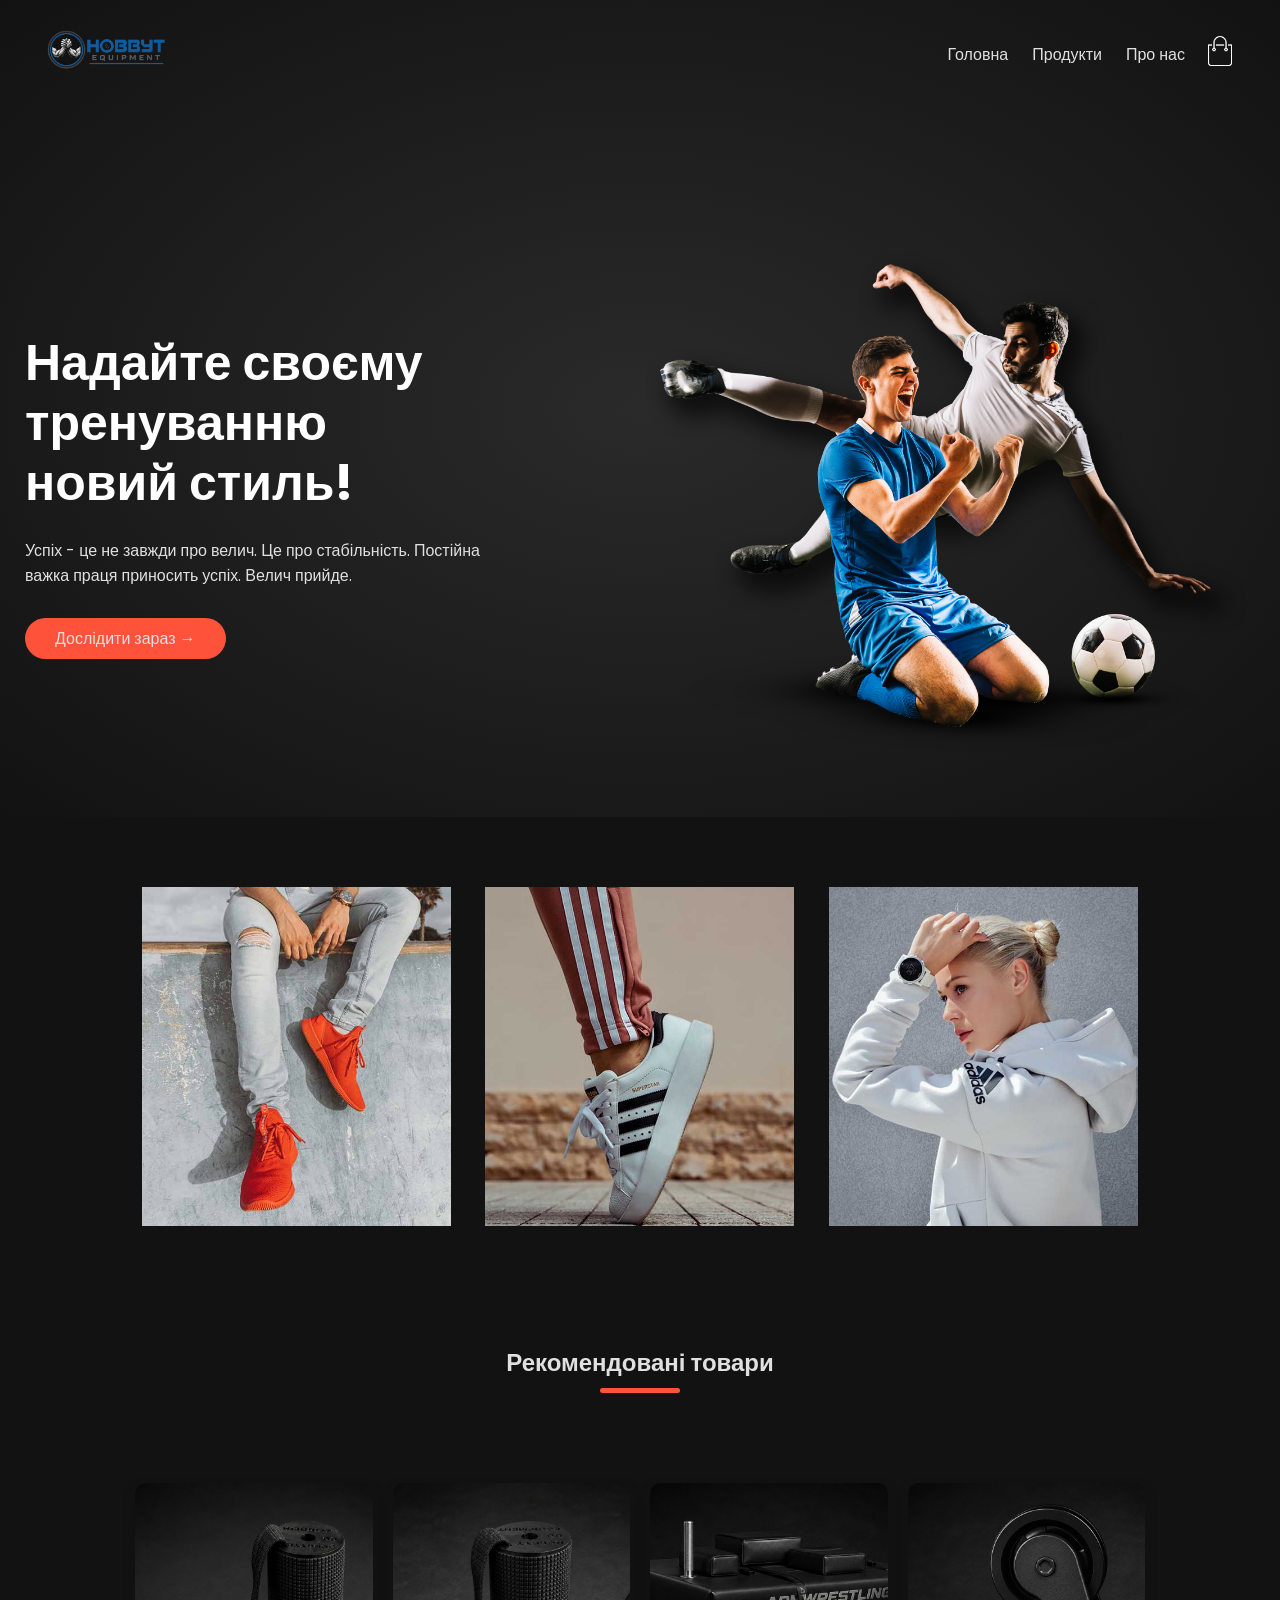
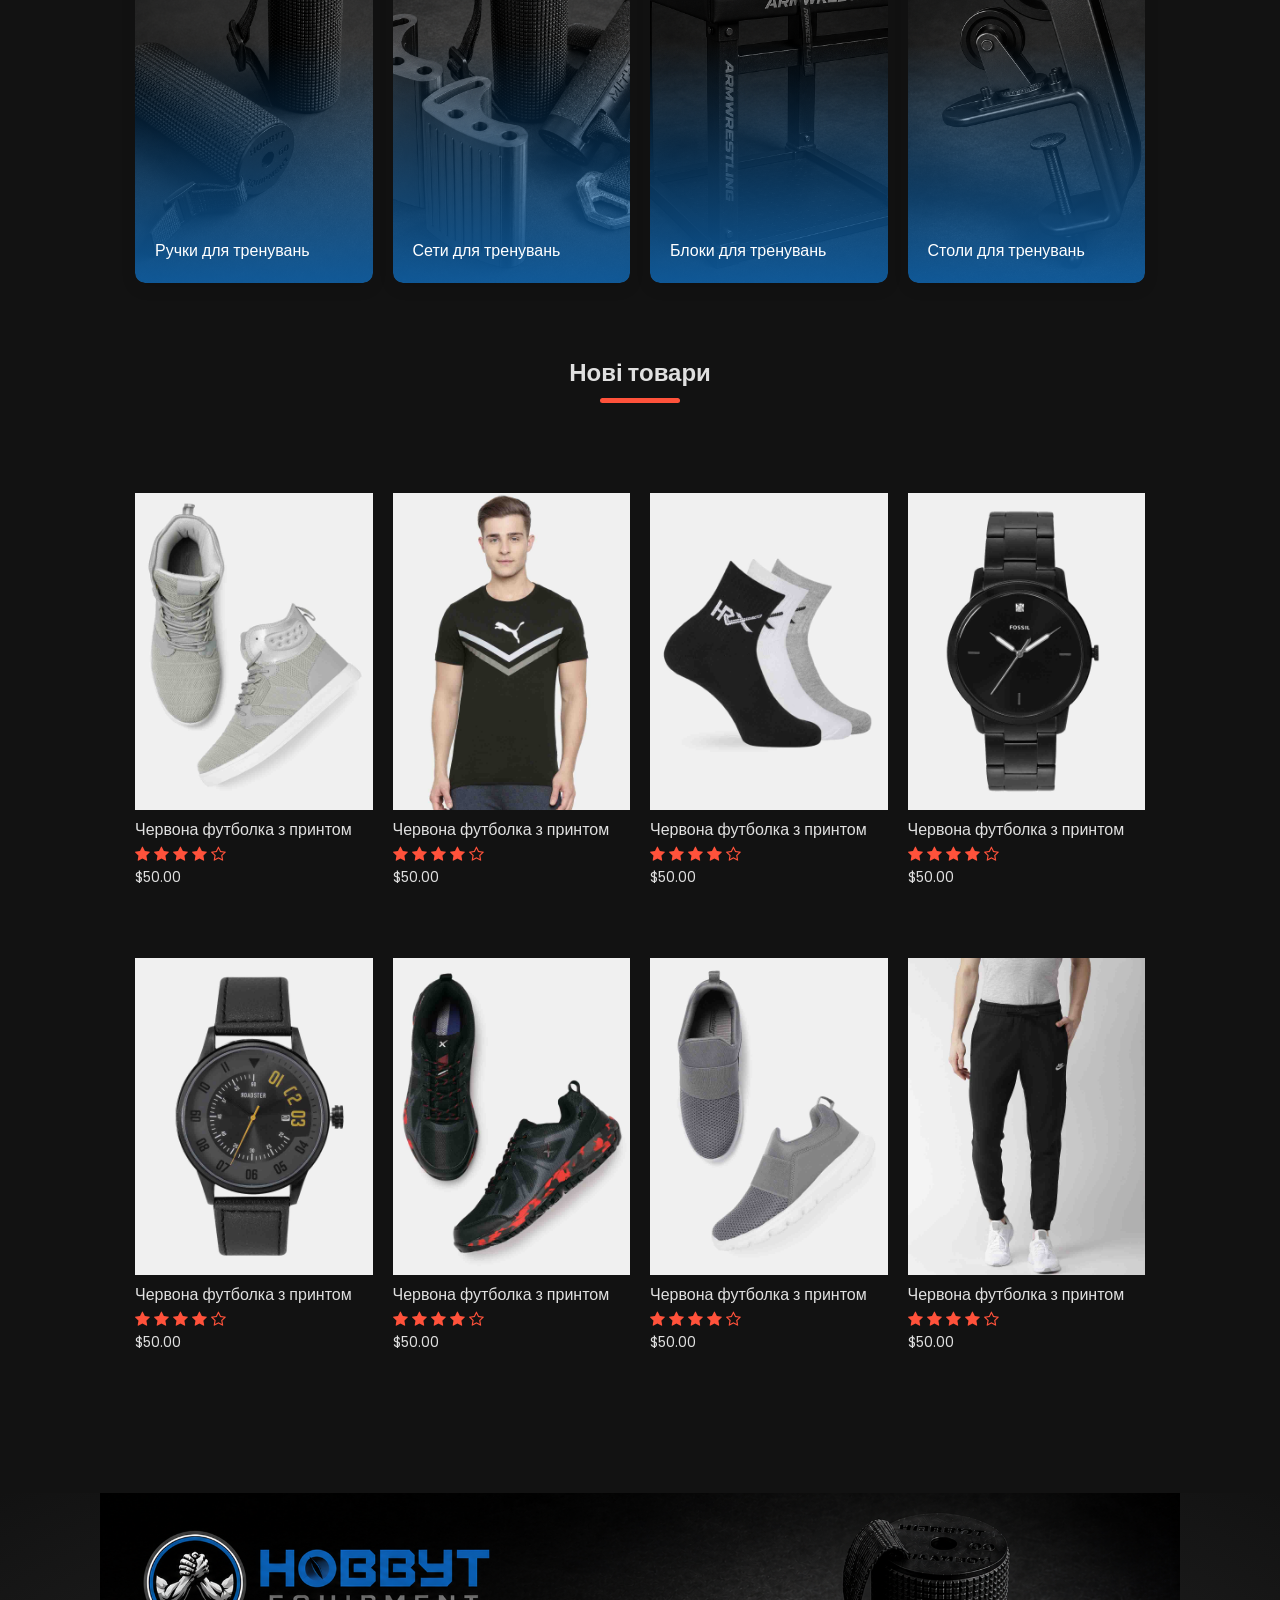
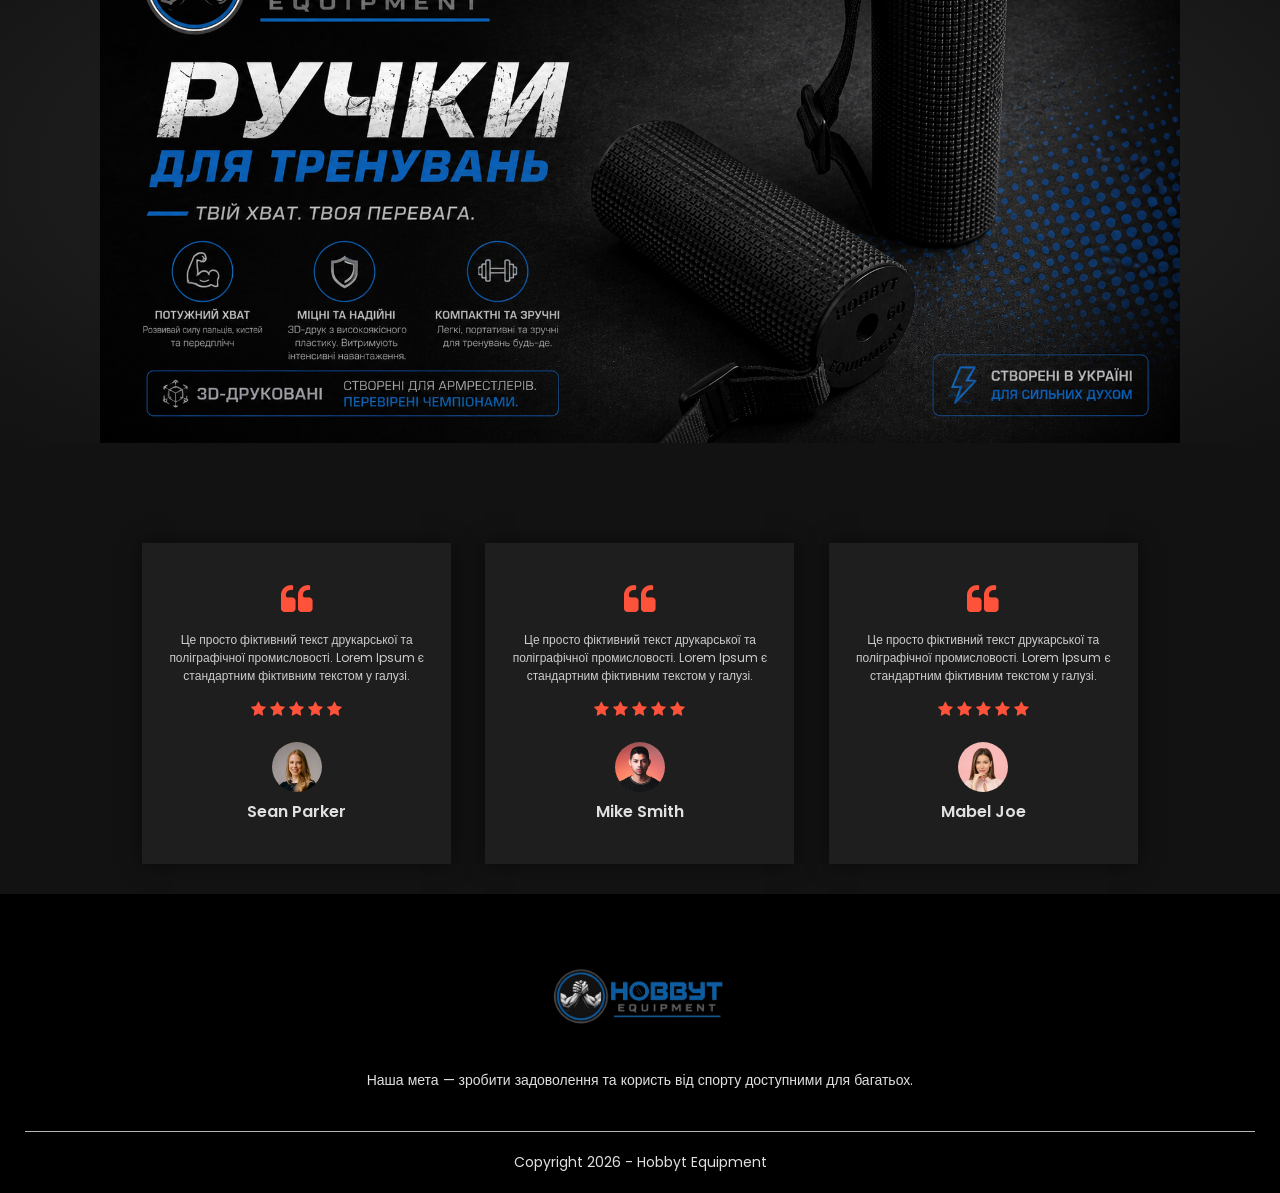
==== index.html @ 3ee4b481 "Узгодження розміру банера і додавання фону його країв" ====
<!DOCTYPE html>
<html lang="ua">

<head>
    <meta charset="UTF-8">
    <meta name="viewport" content="width=device-width, initial-scale=1.0">
    <title>Hobbyt Equipment</title>
    <link rel="stylesheet" href="style.css">
    <link href="https://fonts.googleapis.com/css2?family=Poppins:wght@300;400;500;600;700&display=swap"
        rel="stylesheet">
    <link rel="stylesheet" href="https://stackpath.bootstrapcdn.com/font-awesome/4.7.0/css/font-awesome.min.css">
</head>

<body class="dark-theme">

    <div class="header">
        <div class="container">
            <div class="navbar">
                <div class="logo">
                    <a href="index.html"><img src="images/logo-white.png" alt="logo" width="125px"></a>
                </div>
                <nav>
                    <ul id="MenuItems">
                        <li><a href="index.html">Головна</a></li>
                        <li><a href="products.html">Продукти</a></li>
                        <li><a href="about.html">Про нас</a></li>
                    </ul>
                </nav>
                <a href="#"><img src="images/cart.png" width="30px" height="30px"></a>
                <img src="images/menu.png" class="menu-icon" onclick="menutoggle()">
            </div>
            <div class="row">
                <div class="col-2">
                    <h1>Надайте своєму тренуванню <br> новий стиль!</h1>
                    <p>Успіх - це не завжди про велич. Це про стабільність. Постійна <br> важка праця приносить успіх.
                        Велич прийде.</p>
                    <a href="" class="btn">Дослідити зараз &#8594;</a>
                </div>
                <div class="col-2">
                    <img src="images/image1.png">
                </div>
            </div>
        </div>
    </div>

    <!-- Feadtued Categories -->

    <div class="categories">
        <div class="small-container">
            <div class="row">
                <div class="col-3">
                    <img src="images/category-1.jpg">
                </div>
                <div class="col-3">
                    <img src="images/category-2.jpg">
                </div>
                <div class="col-3">
                    <img src="images/category-3.jpg">
                </div>
            </div>
        </div>
    </div>

    <!-- Рекомендовані товари -->

    <div class="small-container">
        <h2 class="title">Рекомендовані товари</h2>
        <div class="row">
            <div class="col-4">
                <div class="category-col">
                    <img src="images/4.png">
                    <div class="category-overlay">
                        <h3>Ручки для тренувань</h3>
                    </div>
                </div>
            </div>
            <div class="col-4">
                <div class="category-col">
                    <img src="images/3.png">
                    <div class="category-overlay">
                        <h3>Сети для тренувань</h3>
                    </div>
                </div>
            </div>
            <div class="col-4">
                <div class="category-col">
                    <img src="images/2.png">
                    <div class="category-overlay">
                        <h3>Блоки для тренувань</h3>
                    </div>
                </div>
            </div>
            <div class="col-4">
                <div class="category-col">
                    <img src="images/1.png">
                    <div class="category-overlay">
                        <h3>Столи для тренувань</h3>
                    </div>
                </div>
            </div>
        </div>
        <h2 class="title">Нові товари</h2>
        <div class="row">
            <div class="col-4">
                <img src="images/product-5.jpg">
                <h4>Червона футболка з принтом</h4>
                <div class="rating">
                    <i class="fa fa-star"></i>
                    <i class="fa fa-star"></i>
                    <i class="fa fa-star"></i>
                    <i class="fa fa-star"></i>
                    <i class="fa fa-star-o"></i>
                </div>
                <p>$50.00</p>
            </div>
            <div class="col-4">
                <img src="images/product-6.jpg">
                <h4>Червона футболка з принтом</h4>
                <div class="rating">
                    <i class="fa fa-star"></i>
                    <i class="fa fa-star"></i>
                    <i class="fa fa-star"></i>
                    <i class="fa fa-star"></i>
                    <i class="fa fa-star-o"></i>
                </div>
                <p>$50.00</p>
            </div>
            <div class="col-4">
                <img src="images/product-7.jpg">
                <h4>Червона футболка з принтом</h4>
                <div class="rating">
                    <i class="fa fa-star"></i>
                    <i class="fa fa-star"></i>
                    <i class="fa fa-star"></i>
                    <i class="fa fa-star"></i>
                    <i class="fa fa-star-o"></i>
                </div>
                <p>$50.00</p>
            </div>
            <div class="col-4">
                <img src="images/product-8.jpg">
                <h4>Червона футболка з принтом</h4>
                <div class="rating">
                    <i class="fa fa-star"></i>
                    <i class="fa fa-star"></i>
                    <i class="fa fa-star"></i>
                    <i class="fa fa-star"></i>
                    <i class="fa fa-star-o"></i>
                </div>
                <p>$50.00</p>
            </div>
        </div>
        <div class="row">
            <div class="col-4">
                <img src="images/product-9.jpg">
                <h4>Червона футболка з принтом</h4>
                <div class="rating">
                    <i class="fa fa-star"></i>
                    <i class="fa fa-star"></i>
                    <i class="fa fa-star"></i>
                    <i class="fa fa-star"></i>
                    <i class="fa fa-star-o"></i>
                </div>
                <p>$50.00</p>
            </div>
            <div class="col-4">
                <img src="images/product-10.jpg">
                <h4>Червона футболка з принтом</h4>
                <div class="rating">
                    <i class="fa fa-star"></i>
                    <i class="fa fa-star"></i>
                    <i class="fa fa-star"></i>
                    <i class="fa fa-star"></i>
                    <i class="fa fa-star-o"></i>
                </div>
                <p>$50.00</p>
            </div>
            <div class="col-4">
                <img src="images/product-11.jpg">
                <h4>Червона футболка з принтом</h4>
                <div class="rating">
                    <i class="fa fa-star"></i>
                    <i class="fa fa-star"></i>
                    <i class="fa fa-star"></i>
                    <i class="fa fa-star"></i>
                    <i class="fa fa-star-o"></i>
                </div>
                <p>$50.00</p>
            </div>
            <div class="col-4">
                <img src="images/product-12.jpg">
                <h4>Червона футболка з принтом</h4>
                <div class="rating">
                    <i class="fa fa-star"></i>
                    <i class="fa fa-star"></i>
                    <i class="fa fa-star"></i>
                    <i class="fa fa-star"></i>
                    <i class="fa fa-star-o"></i>
                </div>
                <p>$50.00</p>
            </div>
        </div>
    </div>

    <!-- Offer Banner -->
    <div class="offer" style="padding: 0; background-color: rgb(3, 3, 3);">
        <div class="small-container" style="padding: 0;">
            <img src="images/банер .png" alt="Offer Banner" style="width: 100%; display: block; border-radius: 0;">
        </div>
    </div>

    <!-- Testimonial -->
    <div class="testimonial">
        <div class="small-container">
            <div class="row">
                <div class="col-3">
                    <i class="fa fa-quote-left"></i>
                    <p>Це просто фіктивний текст друкарської та поліграфічної промисловості. Lorem Ipsum є стандартним
                        фіктивним текстом у галузі.</p>
                    <div class="rating">
                        <i class="fa fa-star"></i>
                        <i class="fa fa-star"></i>
                        <i class="fa fa-star"></i>
                        <i class="fa fa-star"></i>
                        <i class="fa fa-star"></i>
                    </div>
                    <img src="images/user-1.png">
                    <h3>Sean Parker</h3>
                </div>
                <div class="col-3">
                    <i class="fa fa-quote-left"></i>
                    <p>Це просто фіктивний текст друкарської та поліграфічної промисловості. Lorem Ipsum є стандартним
                        фіктивним текстом у галузі.</p>
                    <div class="rating">
                        <i class="fa fa-star"></i>
                        <i class="fa fa-star"></i>
                        <i class="fa fa-star"></i>
                        <i class="fa fa-star"></i>
                        <i class="fa fa-star"></i>
                    </div>
                    <img src="images/user-2.png">
                    <h3>Mike Smith</h3>
                </div>
                <div class="col-3">
                    <i class="fa fa-quote-left"></i>
                    <p>Це просто фіктивний текст друкарської та поліграфічної промисловості. Lorem Ipsum є стандартним
                        фіктивним текстом у галузі.</p>
                    <div class="rating">
                        <i class="fa fa-star"></i>
                        <i class="fa fa-star"></i>
                        <i class="fa fa-star"></i>
                        <i class="fa fa-star"></i>
                        <i class="fa fa-star"></i>
                    </div>
                    <img src="images/user-3.png">
                    <h3>Mabel Joe</h3>
                </div>
            </div>
        </div>
    </div>

    <!-- Footer -->
    <div class="footer">
        <div class="container">
            <div class="row">
                <div class="footer-col-2">
                    <img src="images/logo-white.png">
                    <p>Наша мета — зробити задоволення та користь від спорту доступними для багатьох.
                    </p>
                </div>

            </div>
            <hr>
            <p class="copyright">Copyright 2026 - Hobbyt Equipment</p>
        </div>
    </div>

    <!-- javascript -->

    <script>
        var MenuItems = document.getElementById("MenuItems");
        MenuItems.style.maxHeight = "0px";
        function menutoggle() {
            if (MenuItems.style.maxHeight == "0px") {
                MenuItems.style.maxHeight = "200px"
            }
            else {
                MenuItems.style.maxHeight = "0px"
            }
        }
    </script>

</body>

</html>
---- style.css ----
*{
    margin: 0;
    padding: 0;
    box-sizing: border-box;
}

body{
    font-family: 'Poppins', sans-serif;
}

.navbar
{
    display: flex;
    align-items: center;
    padding: 20px;
}

nav{
    flex: 1;
    text-align: right;
}
nav ul{
    display: inline-block;
    list-style-type: none;
}
nav ul li{
    display: inline-block;
    margin-right: 20px;
}
a{
    text-decoration: none;
    color: #555;
}
p{
    color: #555;
}
.container{
    max-width: 1300px;
    margin: auto;
    padding-left: 25px;
    padding-right: 25px;
}
.row{
    display: flex;
    align-items: center;
    flex-wrap: wrap;
    justify-content: space-around;
}
.col-2{
    flex-basis: 50%;
    min-width: 300px;
}
.col-2 img{
    max-width: 100%;
    padding: 50px 0;
}
.col-2 h1{
    font-size: 50px;
    line-height: 60px;
    margin: 25px 0;
}
.btn{
    display: inline-block;
    background: #ff523b;
    color: white;
    padding: 8px 30px;
    margin: 30px 0;
    border-radius: 30px;
    transition: background 0.5s;
}
.btn:hover{
    background: #563434;
}
.header{
    background: radial-gradient(#fff,#ffd6d6);
}
.header .row{
    margin-top: 70px;
}
.categories{
    margin: 70px 0;
}
.col-3{
    flex-basis: 30%;
    min-width: 250px;
    margin-bottom: 30px;
}
.col-3 img{
    width: 100%;
}
.small-container{
    max-width: 1080px;
    margin: auto;
    padding-left: 25px;
    padding-right: 25px;
}
.col-4{
    flex-basis: 25%;
    padding: 10px;
    min-width: 200px;
    margin-bottom: 50px;
    transition: transform 0.5s;
}
.col-4 img{
    width: 100%;
}
.title{
    text-align: center;
    margin: 0 auto 80px;
    position: relative;
    line-height: 60px;
    color: #555;
}
.title::after{
    content: '';
    background: #ff523b;
    width: 80px;
    height: 5px;
    border-radius: 5px;
    position: absolute;
    bottom: 0;
    left: 50%;
    transform: translateX(-50%);
}
h4{
    color: #555;
    font-weight: normal;
}
.col-4 p{
    font-size: 14px;
}
.rating .fa{
    color: #ff523b;
}
.col-4:hover{
    transform: translateY(-5px);
}
/* Offer */
.offer{
    background: radial-gradient(#fff, #ffd6d6);
    margin-top: 80px;
    padding: 30px 0;
}
.col-2 .offer-img{
    padding: 50px;
}
small{
    color: #555;
}

/* Testimonial */
.testimonial{
    margin-top: 100px;
}
.testimonial .col-3{
    text-align: center;
    padding: 40px 20px;
    box-shadow: 0 0 20px 0px rgba(0, 0, 0, 0.1);
    cursor: pointer;
    transition: transform 0.5s;
}
.testimonial .col-3 img{
    width: 50px;
    margin-top: 20px;
    border-radius: 50%;
}
.testimonial .col-3:hover{
    transform: translateY(-10px);
}
.fa.fa-quote-left{
    font-size: 34px;
    color: #ff523b;
}
.col-3 p{
    font-size: 12px;
    margin: 12px 0;
    color: #777;
}
.testimonial .col-3 h3{
    font-weight: 600;
    color: #555;
    font-size: 16px;
}
/* Brands */
.brands{
    margin: 100px auto;
}
.col-5{
    width: 160px;
}
.col-5 img{
    width: 100%;
    cursor: pointer;
    filter: grayscale(100%);
}
.col-5 img:hover{
    filter: grayscale(0);
}
/* Footer */
.footer{
    background: black;
    color: #8a8a8a;
    font-size: 14px;
    padding: 60px 0 20px;
}
.footer p{
    color: #8a8a8a;
}
.footer h3{
    color: #fff;
    margin-bottom: 20px;
}
.footer-col-1, .footer-col-2, .footer-col-3, .footer-col-4{
    min-width: 250px;
    margin-bottom: 20px;
}
.footer-col-1{
    flex-basis: 30%;
}
.footer-col-2{
    flex: 1;
    text-align: center;
}
.footer-col-2 img{
    width: 180px;
    margin-bottom: 20px;
}
.footer-col-3, .footer-col-4{
    flex-basis: 12%;
    text-align: center;
}
ul{
    list-style-type: none;
}
.app-logo{
    margin-top: 20px;
}
.app-logo img{
    width: 140px;
}
.footer hr{
    border: none;
    background: #b5b5b5;
    height: 1px;
    margin: 20px 0;
}
.copyright{
    text-align: center;
}
.menu-icon{
    width: 28px;
    margin-left: 20px;
    display: none;
}

/* All Products */
.row-2{
    justify-content: space-between;
    margin: 100px auto 50px;
}
select{
    border: 1px solid #ff523b;
    padding: 5px;
}
select:focus{
    outline: none;
}
.page-btn{
    margin: 0 auto 80px;
}
.page-btn span{
    display: inline-block;
    border: 1px solid #ff523b;
    margin-left: 10px;
    width: 40px;
    height: 40px;
    text-align: center;
    line-height: 40px;
    cursor: pointer;
}
.page-btn span:hover{
    background: #ff523b;
    color: white;
}

/* Single Product */
.single-product{
    margin-top: 80px;
}
.single-product .col-2 img{
    padding: 0;
}
.single-product .col-2{
    padding: 20px;
}
.single-product h4{
    margin: 20px 0;
    font-size: 22px;
    font-weight: bold;
}
.single-product select{
    display: block;
    padding: 10px;
    margin-top: 20px;
}
.single-product input{
    width: 50px;
    height: 40px;
    padding-left: 10px;
    font-size: 20px;
    margin-left: 10px;
    border: 1px solid #ff523b;
    margin-right: 10px;
}
input:focus{
    outline: none;
}
.single-product .fa{
    color: #ff523b;
    margin-left: 10px;
}
.small-img-row{
    display: flex;
    justify-content: space-between;
}
.small-img-col{
    flex-basis: 24%;
    cursor: pointer;
}

/* Cart Items */
.cart-page{
    margin: 80px auto;
}
table{
    width: 100%;
    border-collapse: collapse;
}
.cart-info{
    display: flex;
    flex-wrap: wrap;
}
th{
    text-align: left;
    padding: 5px;
    color: #fff;
    background: #ff523b;
    font-weight: normal;
}
td{
    padding: 10px 5px;
}
td input{
    width: 40px;
    height: 30px;
    padding: 5px;
}
td a{
    color: #ff523b;
    font-size: 12px;
}
td img{
    width: 80px;
    height: 80px;
    margin-right: 10px;
}
.total-price{
    display: flex;
    justify-content: flex-end;
}
.total-price table{
    border-top: 3px solid #ff523b;
    width: 100%;
    max-width: 400px;
}
td:last-child{
    text-align: right;
}
th:last-child{
    text-align: right;
}

/* Account page */
.account-page{
    padding: 50px 0;
    background: radial-gradient(#fff, #ffd6d6);
}
.form-container{
    background: #fff;
    width: 300px;
    height: 400px;
    position: relative;
    text-align: center;
    padding: 20px 0;
    margin: auto;
    box-shadow: 0 0 20px 0px rgba(0, 0, 0, 0.1);
    overflow: hidden;
}
.form-container span{
    font-weight: bold;
    padding: 0 10px;
    color: #555;
    cursor: pointer;
    width: 100px;
    display: inline-block;
}
.form-btn{
    display: inline-block;
}
.form-container form{
    max-width: 300px;
    padding: 0 20px;
    position: absolute;
    top: 130px;
    transition: transform 1s;
}
form input{
    width: 100%;
    height: 30px;
    margin: 10px 0;
    padding: 0 10px;
    border: 1px solid #ccc;
}
form .btn{
    width: 100%;
    border: none;
    cursor: pointer;
    margin: 10px 0;
}
form .btn:focus{
    outline: none;
}
#LoginForm{
    left: -300px;
}
#RegForm{
    left: 0;
}
form a{
    font-size: 12px;
}
#Indicator{
    width: 100px;
    border: none;
    background: #ff523b;
    height: 3px;
    margin-top: 8px;
    transform: translateX(100px);
    transition: transform 1s;
}

/* Media query for menu */
@media only screen and (max-width: 800px){

    nav ul{
        position: absolute;
        top: 70px;
        left: 0;
        background: #333;
        width: 100%;
        overflow: hidden;
        transition: max-height 0.5s;
    }
    nav ul li{
        display: block;
        margin-right: 50px;
        margin-top: 10px;
        margin-bottom: 10px;
    }
    nav ul li a{
        color: white;
    }
    .menu-icon{
        display: block;
        cursor: pointer;
    }
}

/* Media query for 600 screen size */
@media only screen and (max-width: 600px){

    .row{
        text-align: center;
    }
    .col-2, .col-3, .col-4{
        flex-basis: 100%;
    }
    .single-product .row{
        text-align: left;
    }
    .single-product .col-2{
        padding: 20px 0;
    }
    .single-product h1{
        font-size: 26px;
        line-height: 32px;
    }
    .cart-info p{
        display: none;
    }
}

/* Category Cards */
.category-col {
    position: relative;
    padding: 0;
    border-radius: 10px;
    overflow: hidden;
    height: 400px;
    box-shadow: 0 5px 15px rgba(0,0,0,0.1);
}
.category-col img {
    border-radius: 10px;
    width: 100%;
    height: 100%;
    object-fit: cover;
    display: block;
}
.category-col .category-overlay {
    position: absolute;
    bottom: 0;
    left: 0;
    width: 100%;
    height: 60%;
    background: linear-gradient(transparent, rgba(14, 94, 163, 0.9));
    display: flex;
    align-items: flex-end;
    padding: 20px;
    border-radius: 0 0 10px 10px;
}
.category-col .category-overlay h3 {
    color: #fff;
    font-size: 16px;
    margin: 0;
    font-weight: 500;
    text-align: left;
}

/* Dark Theme */
body.dark-theme {
    background: #121212;
    color: #fff;
}
body.dark-theme a,
body.dark-theme p,
body.dark-theme .title,
body.dark-theme h4,
body.dark-theme .testimonial .col-3 h3,
body.dark-theme small {
    color: #e0e0e0;
}
body.dark-theme .header,
body.dark-theme .offer {
    background: radial-gradient(#2a2a2a, #121212);
}
body.dark-theme .testimonial .col-3,
body.dark-theme .form-container {
    background: #1e1e1e;
    box-shadow: 0 0 20px 0px rgba(0, 0, 0, 0.5);
}
body.dark-theme .testimonial .col-3 p {
    color: #ccc;
}
body.dark-theme select,
body.dark-theme input {
    background: #333;
    color: #fff;
    border: 1px solid #555;
    color-scheme: dark;
}
body.dark-theme img[src*="cart.png"],
body.dark-theme img.menu-icon {
    filter: invert(1);
}
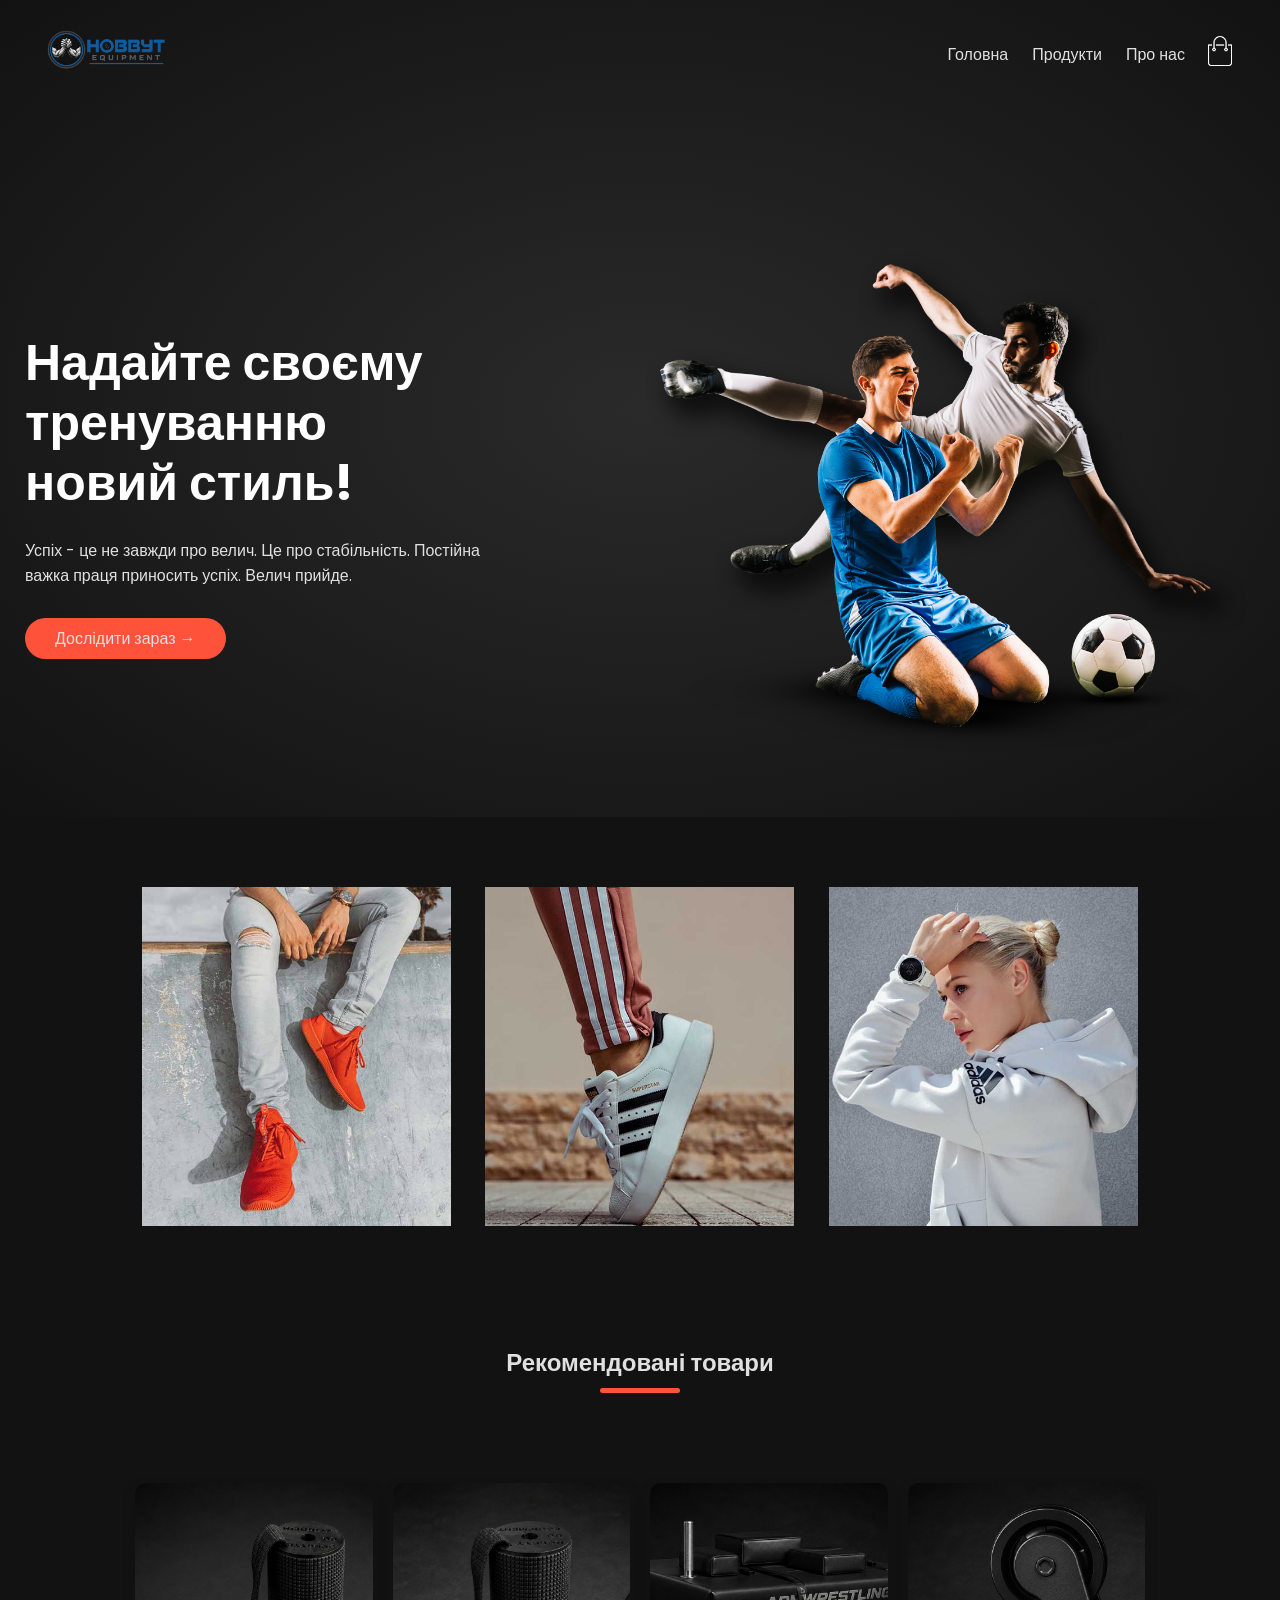
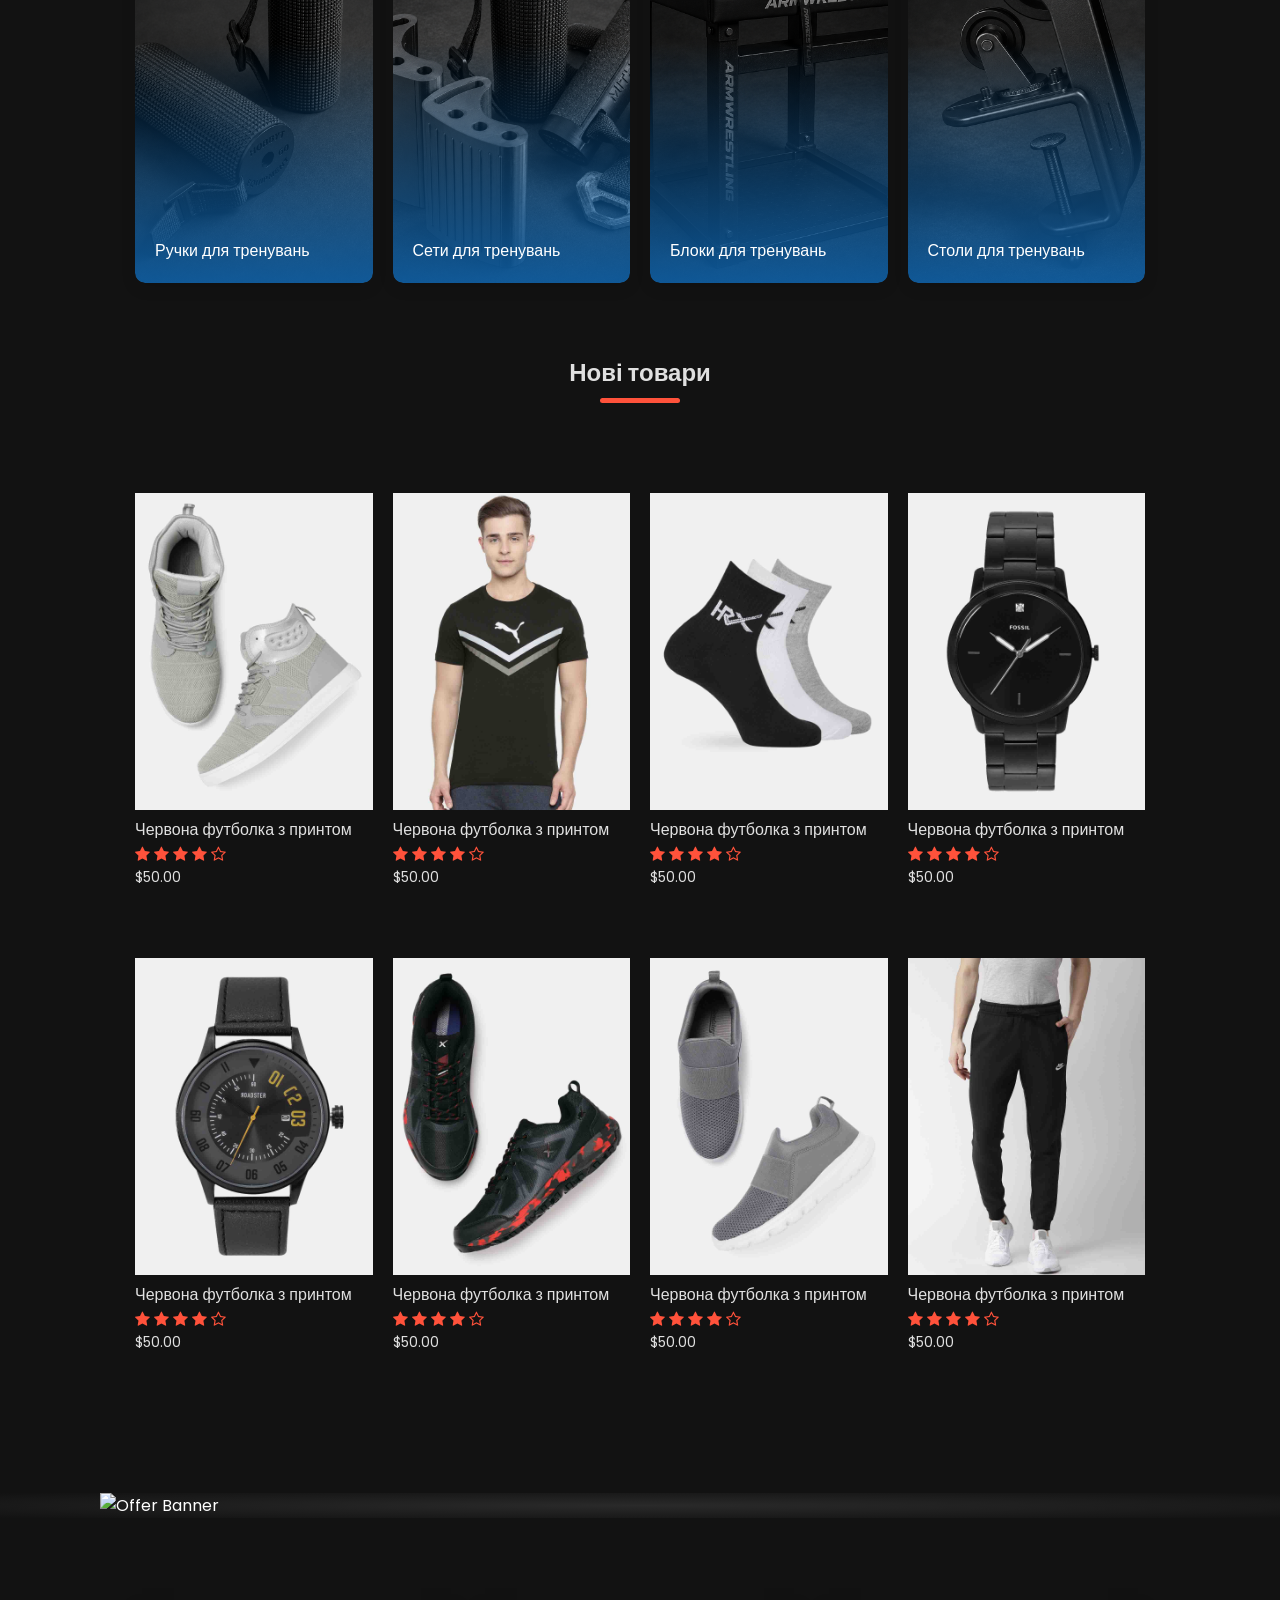
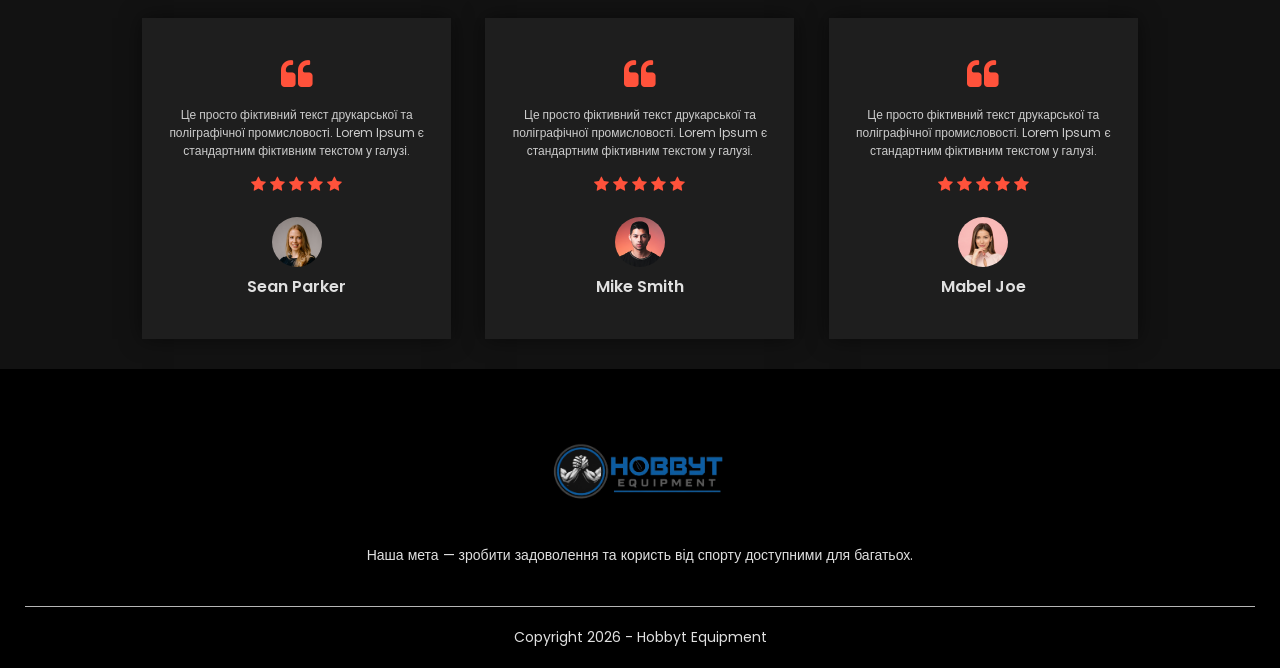
==== commit cac15142: "Замінено банер на baner 1" ====
--- a/index.html
+++ b/index.html
@@ -203,9 +203,9 @@
     </div>
 
     <!-- Offer Banner -->
-    <div class="offer" style="padding: 0; background-color: rgb(3, 3, 3);">
+    <div class="offer" style="padding: 0; background-color: rgb(0, 0, 0);">
         <div class="small-container" style="padding: 0;">
-            <img src="images/банер .png" alt="Offer Banner" style="width: 100%; display: block; border-radius: 0;">
+            <img src="images/baner 1.png" alt="Offer Banner" style="width: 100%; display: block; border-radius: 0;">
         </div>
     </div>
 
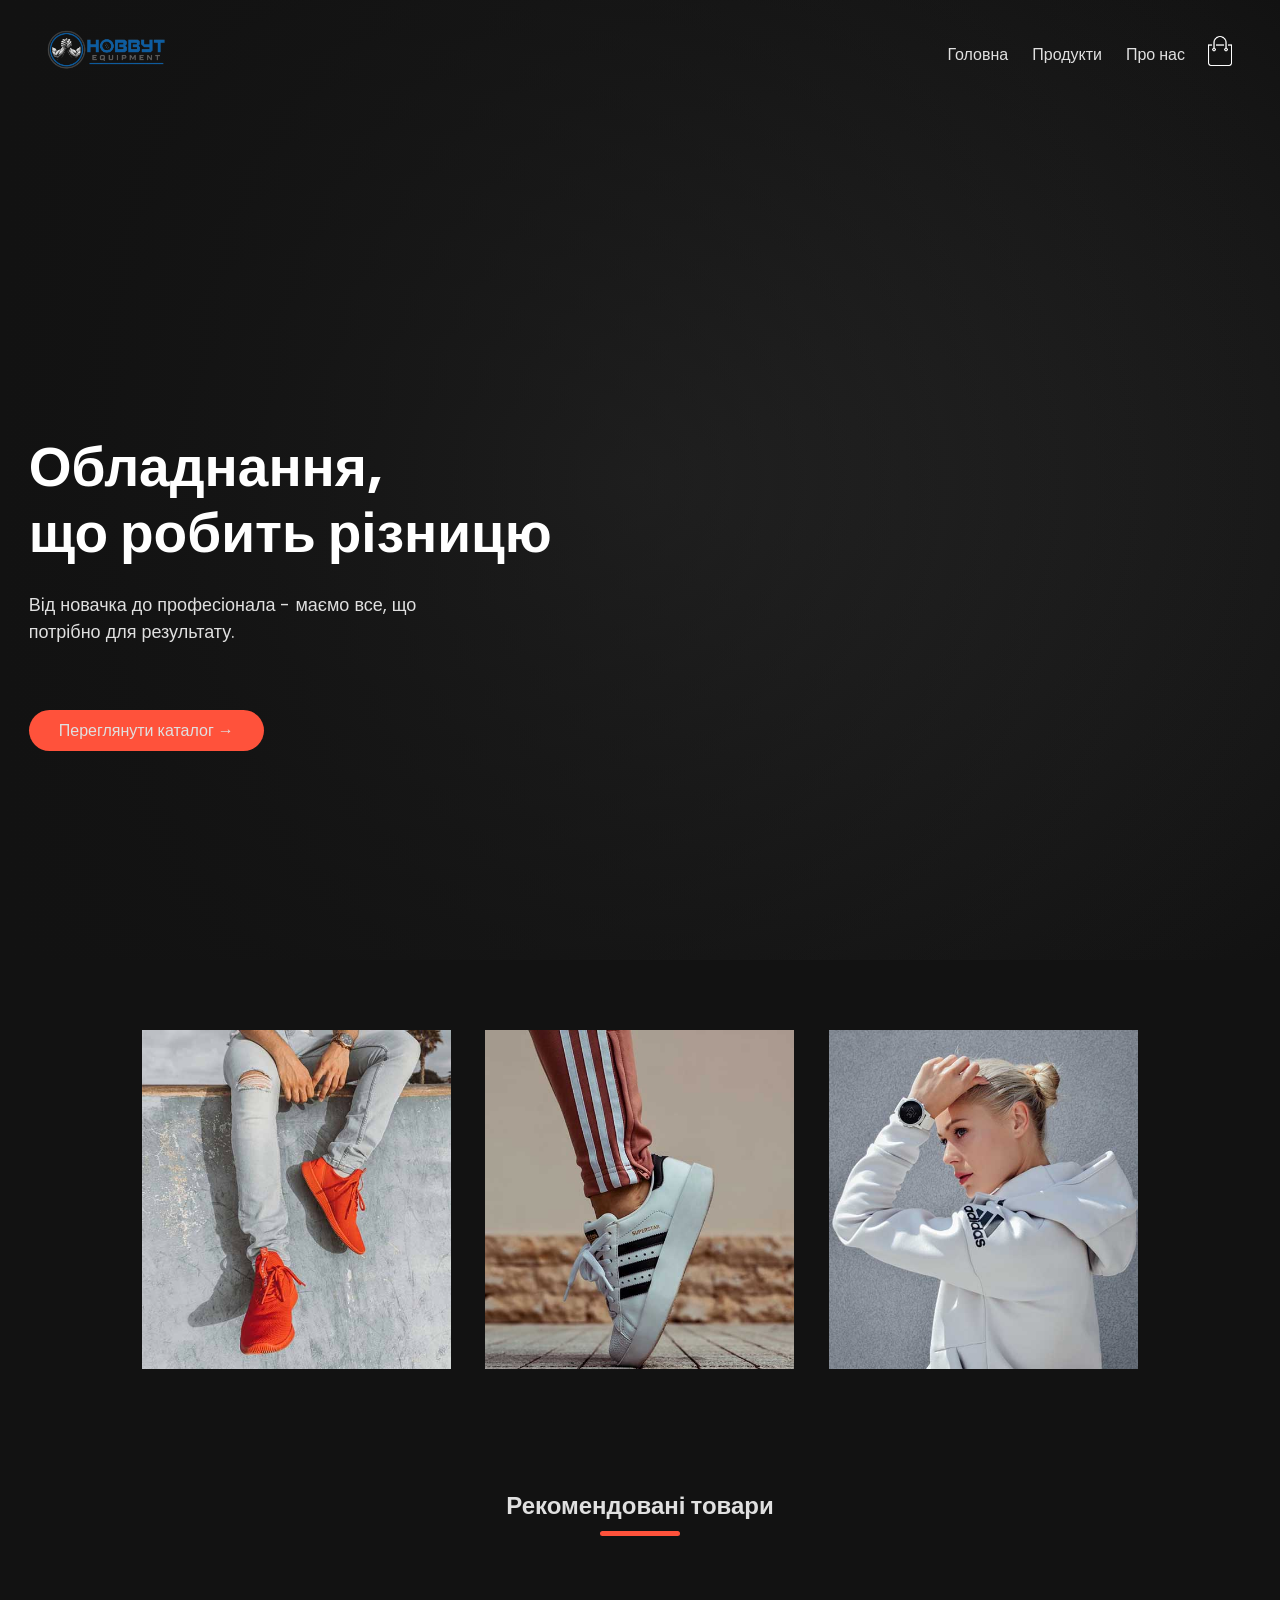
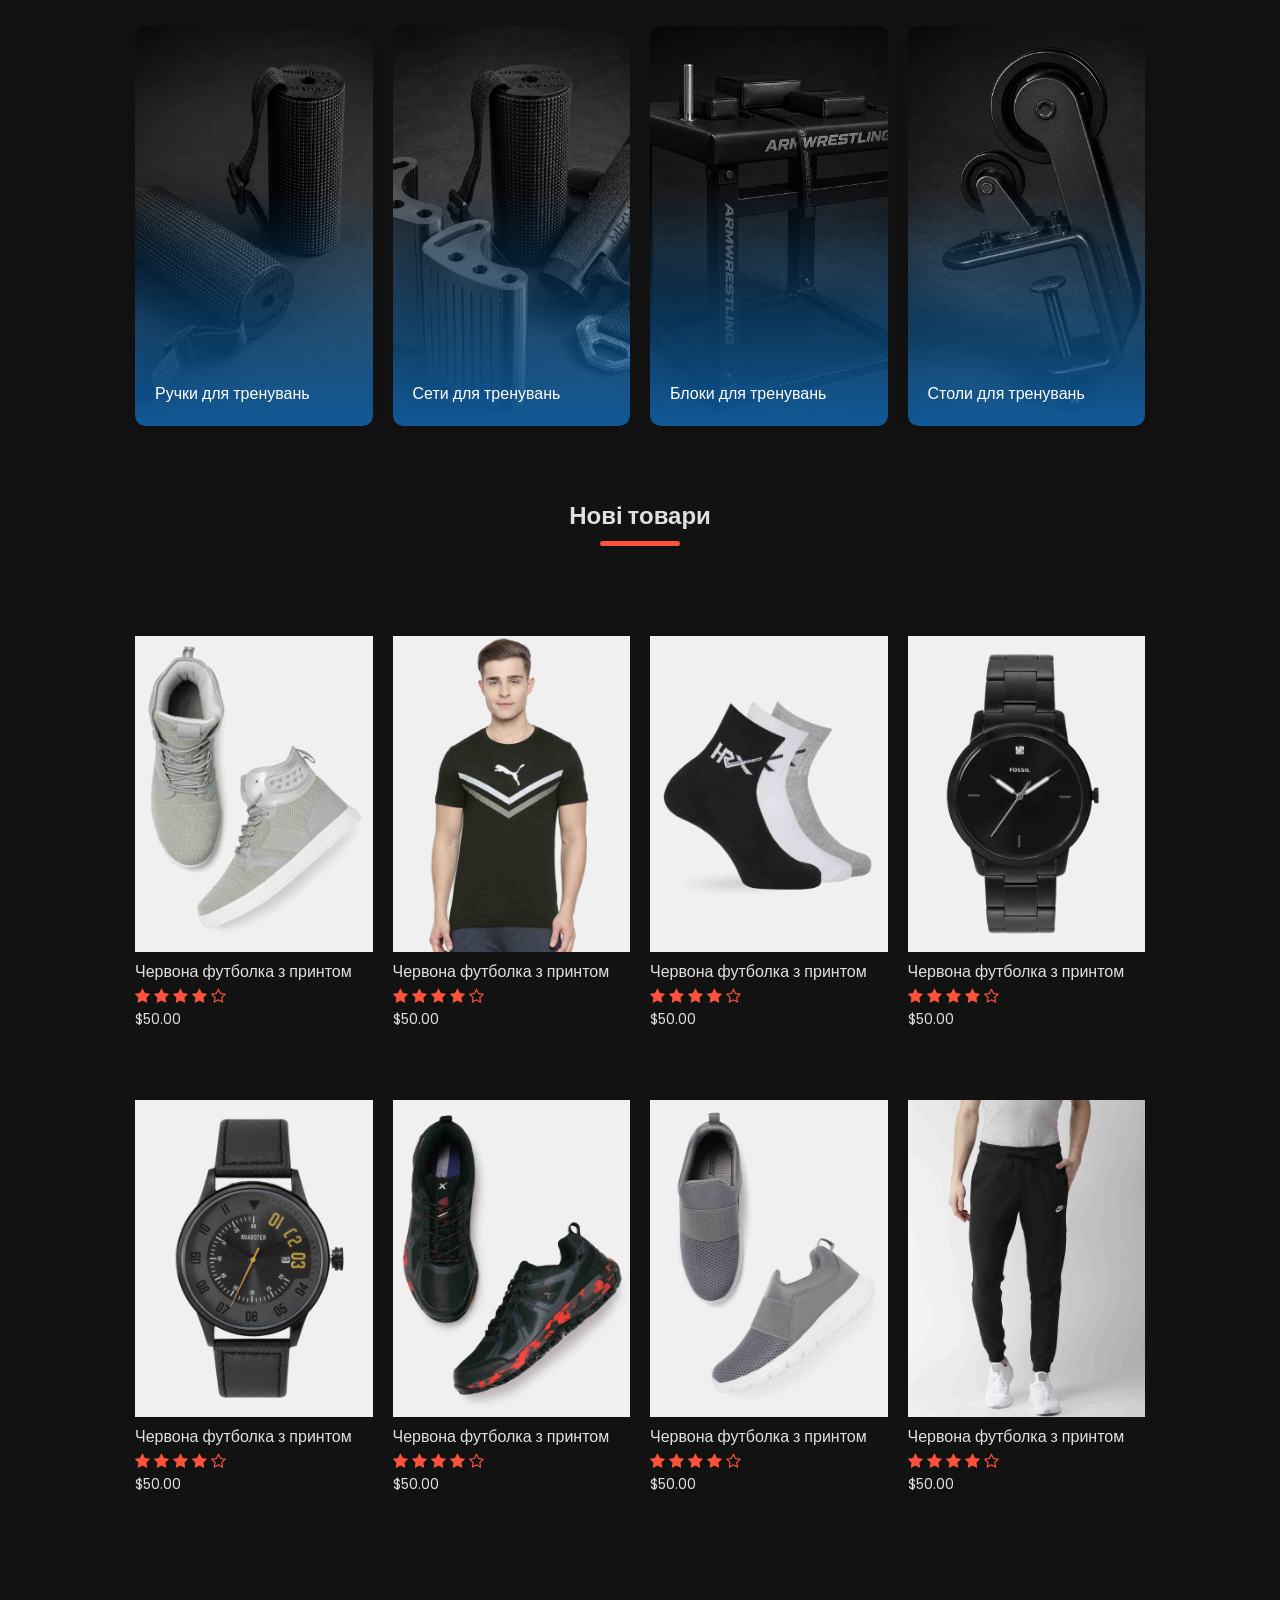
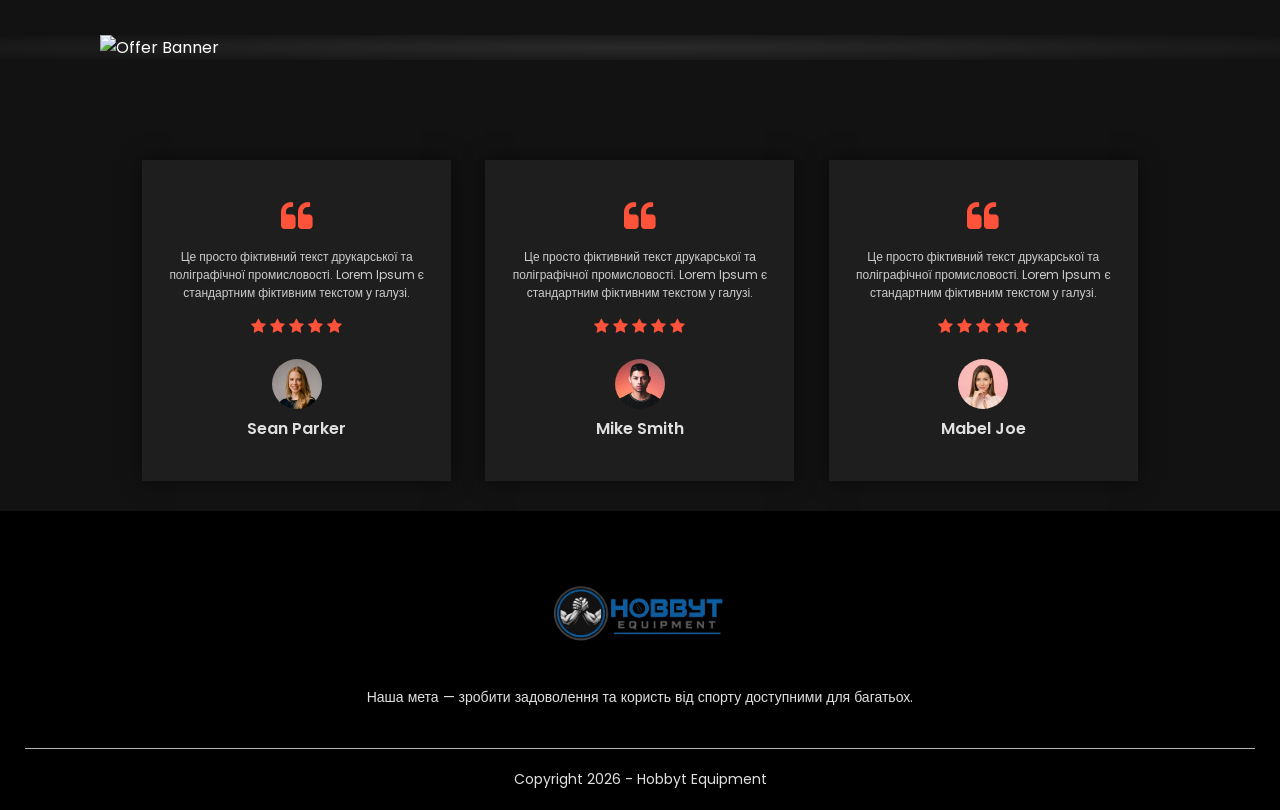
==== commit 27204b20: "Реалізовано анімований слайдер для головного банера" ====
--- a/index.html
+++ b/index.html
@@ -13,8 +13,14 @@
 
 <body class="dark-theme">
 
-    <div class="header">
-        <div class="container">
+    <div class="header hero-header">
+        <div class="hero-slider">
+            <div class="slide" style="background-image: url('images/golovnyj baner.png');"></div>
+            <div class="slide" style="background-image: url('images/golovnyj baner 1.png');"></div>
+            <div class="slide" style="background-image: url('images/golovnyj baner 3.png');"></div>
+            <div class="overlay"></div>
+        </div>
+        <div class="container relative-container">
             <div class="navbar">
                 <div class="logo">
                     <a href="index.html"><img src="images/logo-white.png" alt="logo" width="125px"></a>
@@ -29,15 +35,14 @@
                 <a href="#"><img src="images/cart.png" width="30px" height="30px"></a>
                 <img src="images/menu.png" class="menu-icon" onclick="menutoggle()">
             </div>
-            <div class="row">
+            <div class="row hero-content">
+                <div class="col-2 hero-text-col">
+                    <h1 class="hero-title">Обладнання,<br>що робить різницю</h1>
+                    <p class="hero-subtitle">Від новачка до професіонала - маємо все, що потрібно для результату.</p>
+                    <a href="products.html" class="btn">Переглянути каталог &#8594;</a>
+                </div>
                 <div class="col-2">
-                    <h1>Надайте своєму тренуванню <br> новий стиль!</h1>
-                    <p>Успіх - це не завжди про велич. Це про стабільність. Постійна <br> важка праця приносить успіх.
-                        Велич прийде.</p>
-                    <a href="" class="btn">Дослідити зараз &#8594;</a>
-                </div>
-                <div class="col-2">
-                    <img src="images/image1.png">
+                    <!-- Залишено порожнім умисно -->
                 </div>
             </div>
         </div>
--- a/style.css
+++ b/style.css
@@ -571,4 +571,87 @@
 body.dark-theme img[src*="cart.png"],
 body.dark-theme img.menu-icon {
     filter: invert(1);
+}
+
+/* Hero Slider Styles */
+.hero-header {
+    position: relative;
+    overflow: hidden;
+    color: #fff;
+    min-height: calc(100vh - 20px);
+}
+.hero-header.header {
+    background: #121212;
+}
+.hero-slider {
+    position: absolute;
+    top: 0; left: 0; width: 100%; height: 100%;
+    z-index: 0;
+}
+.hero-slider .slide {
+    position: absolute;
+    top: 0; left: 0; width: 100%; height: 100%;
+    background-size: cover;
+    background-position: center;
+    opacity: 0;
+    animation: kenburnsFade 15s infinite;
+}
+.hero-slider .slide:nth-child(1) { animation-delay: 0s; }
+.hero-slider .slide:nth-child(2) { animation-delay: 5s; }
+.hero-slider .slide:nth-child(3) { animation-delay: 10s; }
+
+.hero-slider .overlay {
+    position: absolute;
+    top: 0; left: 0; width: 100%; height: 100%;
+    background: linear-gradient(to right, rgba(18, 18, 18, 1) 0%, rgba(18, 18, 18, 0.4) 60%, transparent 100%);
+    z-index: 1;
+}
+
+.relative-container {
+    position: relative;
+    z-index: 2;
+}
+.hero-content {
+    min-height: calc(100vh - 120px);
+    align-items: center;
+}
+.hero-text-col {
+    max-width: 600px;
+    z-index: 3;
+    padding-top: 50px;
+}
+.hero-text-col .hero-title {
+    font-size: 55px;
+    line-height: 1.2;
+    margin-bottom: 25px;
+    color: #fff;
+    text-align: left;
+}
+.hero-text-col .hero-subtitle {
+    font-size: 18px;
+    margin-bottom: 35px;
+    color: #e0e0e0;
+    text-align: left;
+    max-width: 450px;
+}
+
+@keyframes kenburnsFade {
+    0% {
+        opacity: 0;
+        transform: scale(1.0);
+    }
+    5% {
+        opacity: 1;
+    }
+    33.33% {
+        opacity: 1;
+    }
+    38.33% {
+        opacity: 0;
+        transform: scale(1.08);
+    }
+    100% {
+        opacity: 0;
+        transform: scale(1.08);
+    }
 }
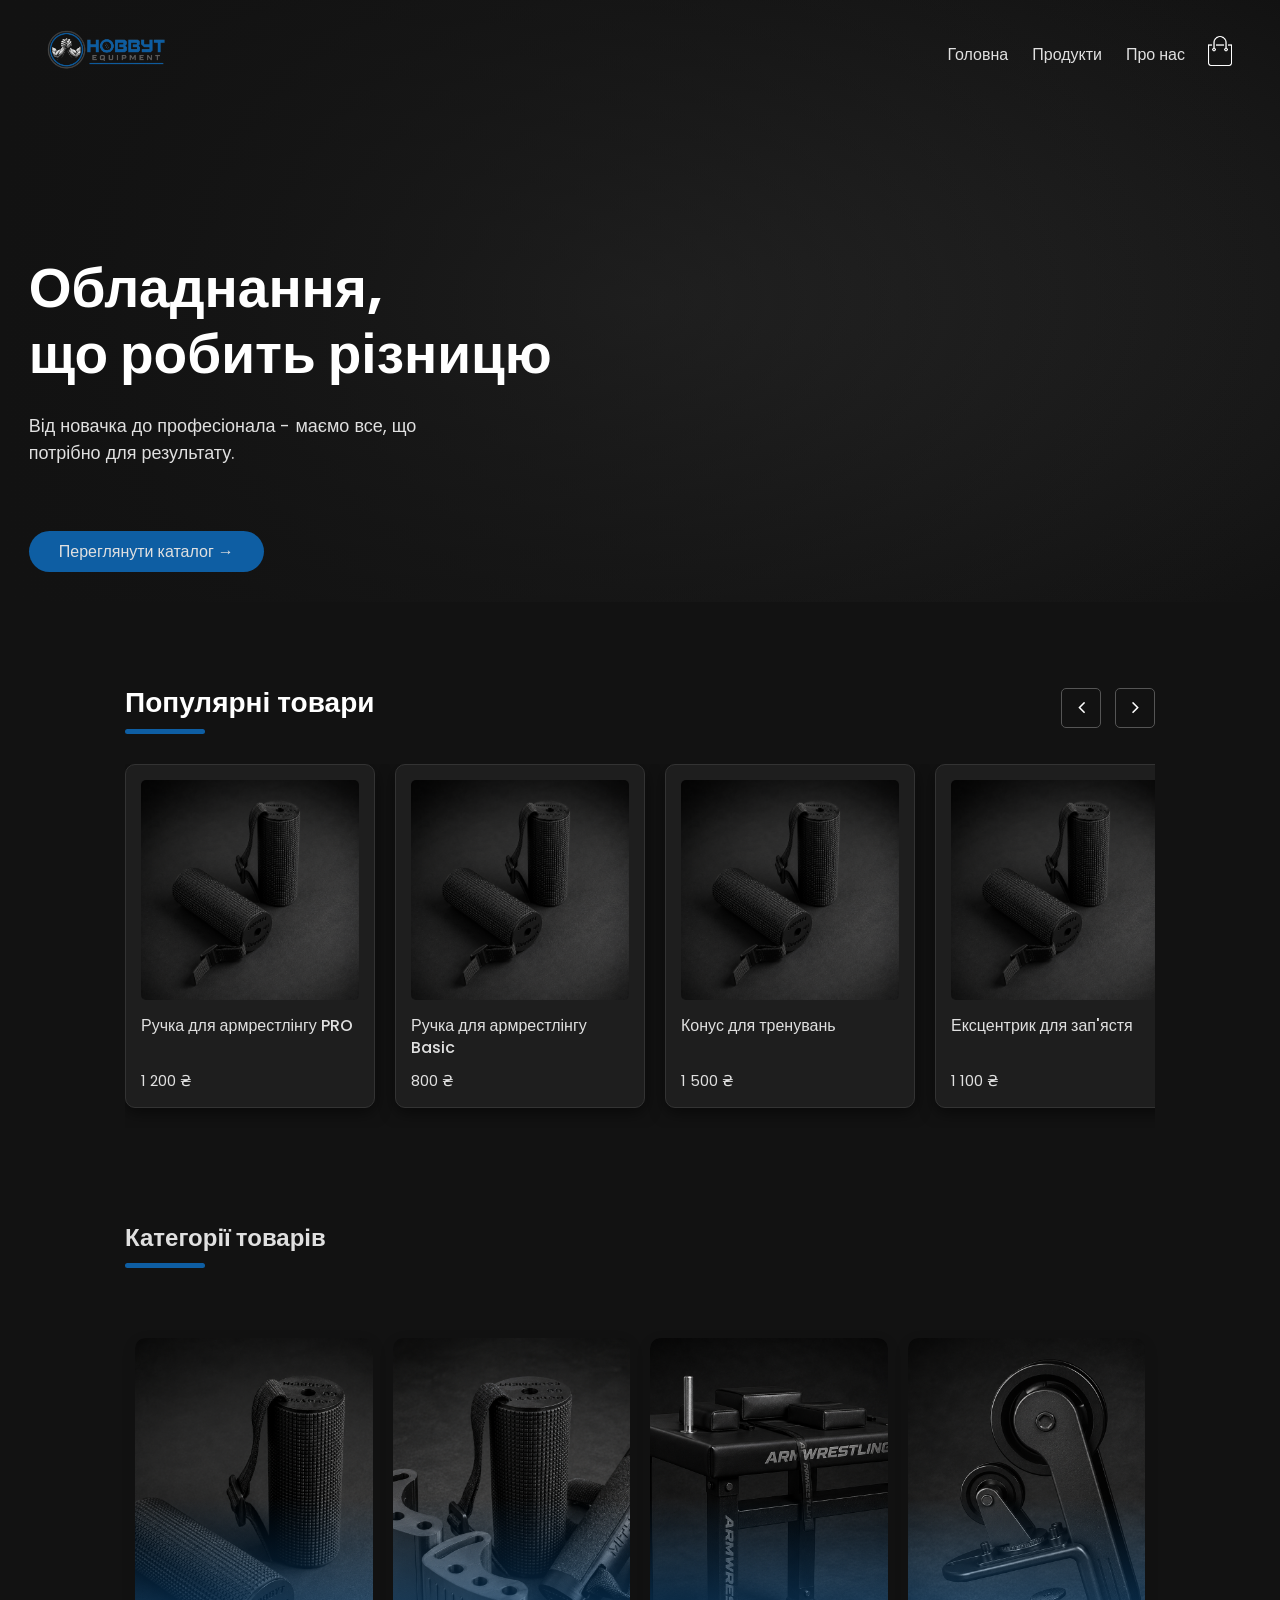
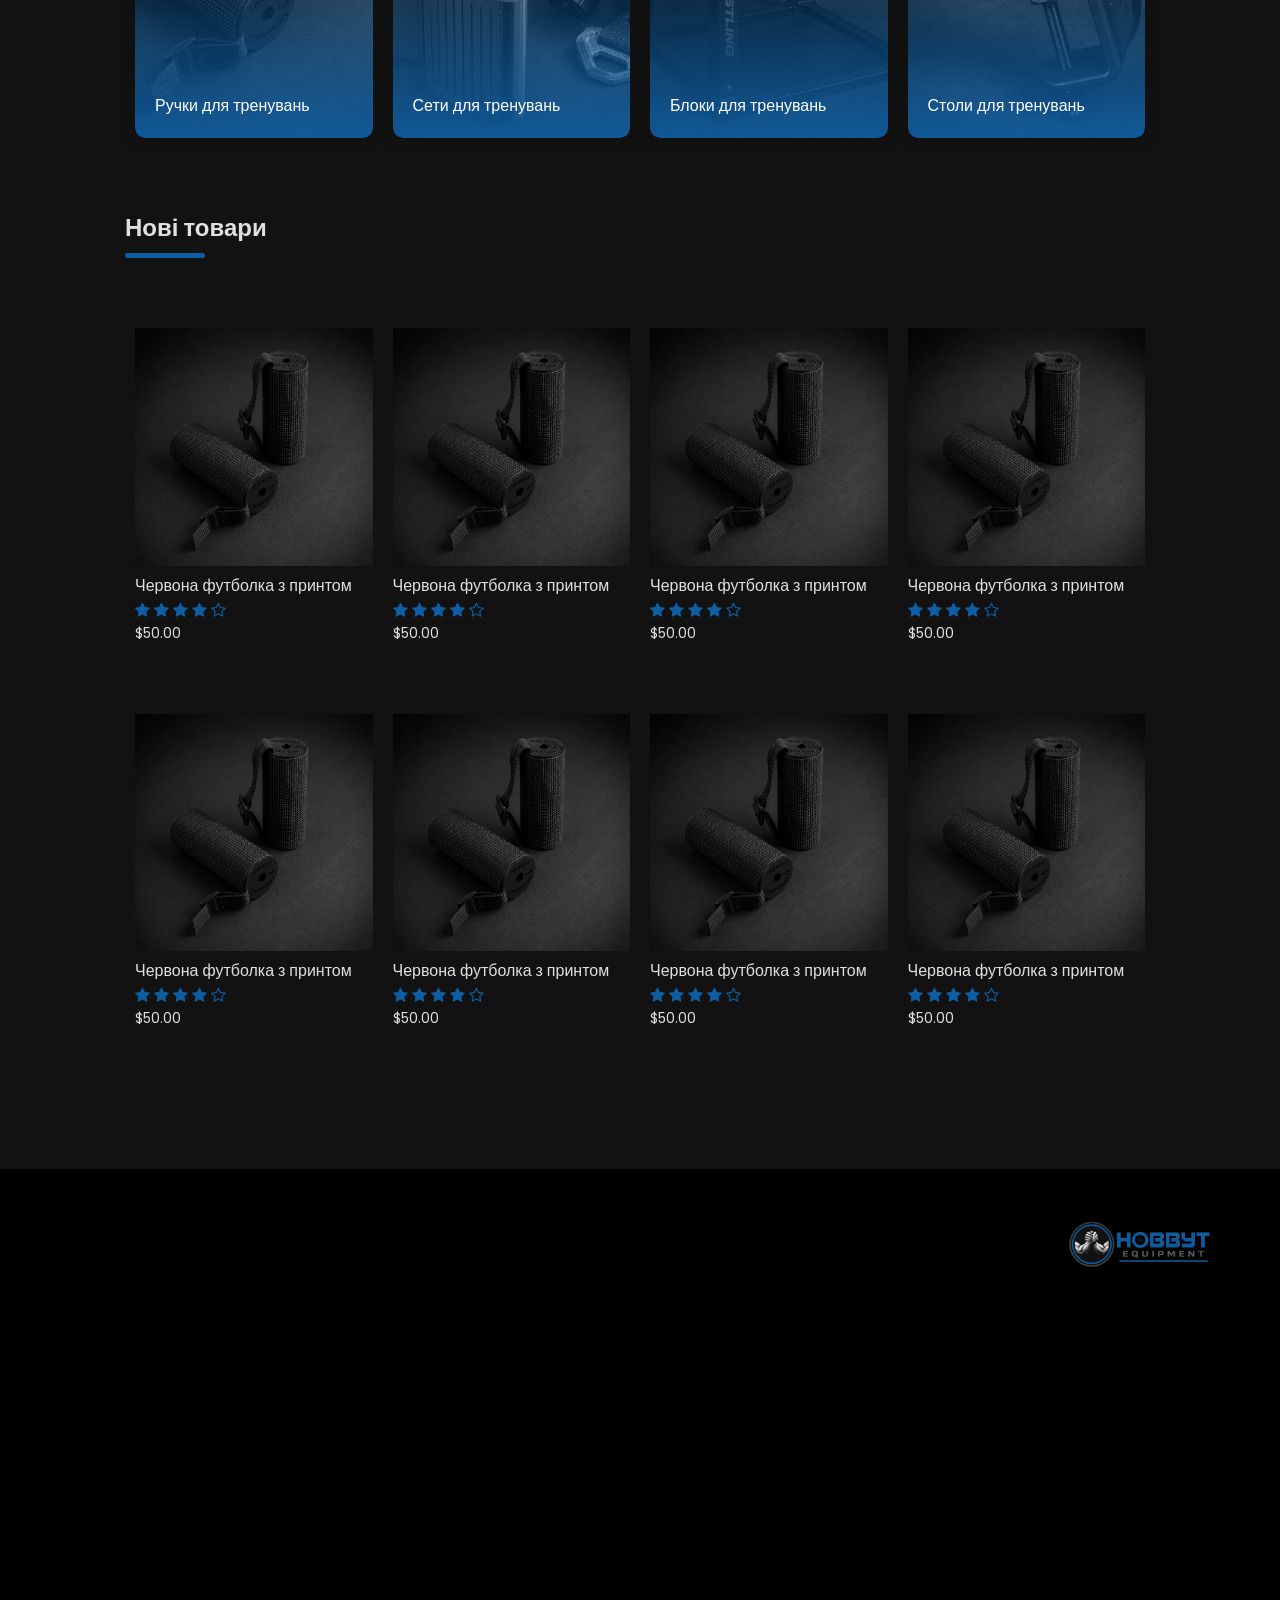
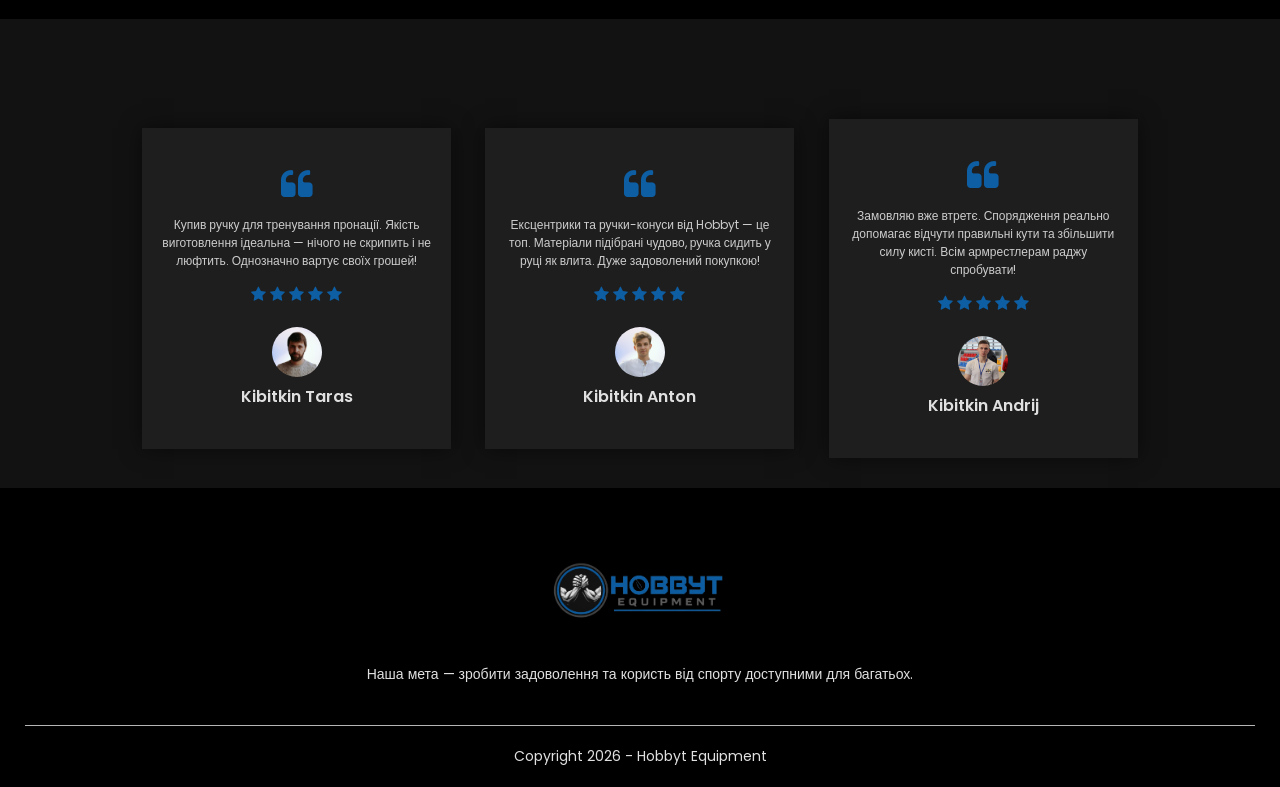
==== commit 8f5d9694: "Update design, add dark theme, new sections, cart page, and unify product images to 4.png" ====
--- a/index.html
+++ b/index.html
@@ -32,7 +32,7 @@
                         <li><a href="about.html">Про нас</a></li>
                     </ul>
                 </nav>
-                <a href="#"><img src="images/cart.png" width="30px" height="30px"></a>
+                <a href="cart.html"><img src="images/cart.png" width="30px" height="30px"></a>
                 <img src="images/menu.png" class="menu-icon" onclick="menutoggle()">
             </div>
             <div class="row hero-content">
@@ -48,28 +48,55 @@
         </div>
     </div>
 
-    <!-- Feadtued Categories -->
-
-    <div class="categories">
-        <div class="small-container">
-            <div class="row">
-                <div class="col-3">
-                    <img src="images/category-1.jpg">
-                </div>
-                <div class="col-3">
-                    <img src="images/category-2.jpg">
-                </div>
-                <div class="col-3">
-                    <img src="images/category-3.jpg">
-                </div>
-            </div>
-        </div>
-    </div>
+    <!-- Популярні товари (Карусель) -->
+    <div class="popular-products-section small-container">
+        <div class="section-top">
+            <h2 class="section-title">Популярні товари</h2>
+            <div class="carousel-nav">
+                <button id="prevBtn"><i class="fa fa-angle-left"></i></button>
+                <button id="nextBtn"><i class="fa fa-angle-right"></i></button>
+            </div>
+        </div>
+        <div class="carousel-container" id="popularCarousel">
+            <div class="product-card">
+                <img src="images/4.png" alt="Product">
+                <h4>Ручка для армрестлінгу PRO</h4>
+                <p>1 200 ₴</p>
+            </div>
+            <div class="product-card">
+                <img src="images/4.png" alt="Product">
+                <h4>Ручка для армрестлінгу Basic</h4>
+                <p>800 ₴</p>
+            </div>
+            <div class="product-card">
+                <img src="images/4.png" alt="Product">
+                <h4>Конус для тренувань</h4>
+                <p>1 500 ₴</p>
+            </div>
+            <div class="product-card">
+                <img src="images/4.png" alt="Product">
+                <h4>Ексцентрик для зап'ястя</h4>
+                <p>1 100 ₴</p>
+            </div>
+            <div class="product-card">
+                <img src="images/4.png" alt="Product">
+                <h4>Універсальна ручка</h4>
+                <p>950 ₴</p>
+            </div>
+            <div class="product-card">
+                <img src="images/4.png" alt="Product">
+                <h4>Ручка 'Циліндр'</h4>
+                <p>1 000 ₴</p>
+            </div>
+        </div>
+    </div>
+
+
 
     <!-- Рекомендовані товари -->
 
     <div class="small-container">
-        <h2 class="title">Рекомендовані товари</h2>
+        <h2 class="title">Категорії товарів</h2>
         <div class="row">
             <div class="col-4">
                 <div class="category-col">
@@ -107,43 +134,43 @@
         <h2 class="title">Нові товари</h2>
         <div class="row">
             <div class="col-4">
-                <img src="images/product-5.jpg">
-                <h4>Червона футболка з принтом</h4>
-                <div class="rating">
-                    <i class="fa fa-star"></i>
-                    <i class="fa fa-star"></i>
-                    <i class="fa fa-star"></i>
-                    <i class="fa fa-star"></i>
-                    <i class="fa fa-star-o"></i>
-                </div>
-                <p>$50.00</p>
-            </div>
-            <div class="col-4">
-                <img src="images/product-6.jpg">
-                <h4>Червона футболка з принтом</h4>
-                <div class="rating">
-                    <i class="fa fa-star"></i>
-                    <i class="fa fa-star"></i>
-                    <i class="fa fa-star"></i>
-                    <i class="fa fa-star"></i>
-                    <i class="fa fa-star-o"></i>
-                </div>
-                <p>$50.00</p>
-            </div>
-            <div class="col-4">
-                <img src="images/product-7.jpg">
-                <h4>Червона футболка з принтом</h4>
-                <div class="rating">
-                    <i class="fa fa-star"></i>
-                    <i class="fa fa-star"></i>
-                    <i class="fa fa-star"></i>
-                    <i class="fa fa-star"></i>
-                    <i class="fa fa-star-o"></i>
-                </div>
-                <p>$50.00</p>
-            </div>
-            <div class="col-4">
-                <img src="images/product-8.jpg">
+                <img src="images/4.png">
+                <h4>Червона футболка з принтом</h4>
+                <div class="rating">
+                    <i class="fa fa-star"></i>
+                    <i class="fa fa-star"></i>
+                    <i class="fa fa-star"></i>
+                    <i class="fa fa-star"></i>
+                    <i class="fa fa-star-o"></i>
+                </div>
+                <p>$50.00</p>
+            </div>
+            <div class="col-4">
+                <img src="images/4.png">
+                <h4>Червона футболка з принтом</h4>
+                <div class="rating">
+                    <i class="fa fa-star"></i>
+                    <i class="fa fa-star"></i>
+                    <i class="fa fa-star"></i>
+                    <i class="fa fa-star"></i>
+                    <i class="fa fa-star-o"></i>
+                </div>
+                <p>$50.00</p>
+            </div>
+            <div class="col-4">
+                <img src="images/4.png">
+                <h4>Червона футболка з принтом</h4>
+                <div class="rating">
+                    <i class="fa fa-star"></i>
+                    <i class="fa fa-star"></i>
+                    <i class="fa fa-star"></i>
+                    <i class="fa fa-star"></i>
+                    <i class="fa fa-star-o"></i>
+                </div>
+                <p>$50.00</p>
+            </div>
+            <div class="col-4">
+                <img src="images/4.png">
                 <h4>Червона футболка з принтом</h4>
                 <div class="rating">
                     <i class="fa fa-star"></i>
@@ -157,60 +184,80 @@
         </div>
         <div class="row">
             <div class="col-4">
-                <img src="images/product-9.jpg">
-                <h4>Червона футболка з принтом</h4>
-                <div class="rating">
-                    <i class="fa fa-star"></i>
-                    <i class="fa fa-star"></i>
-                    <i class="fa fa-star"></i>
-                    <i class="fa fa-star"></i>
-                    <i class="fa fa-star-o"></i>
-                </div>
-                <p>$50.00</p>
-            </div>
-            <div class="col-4">
-                <img src="images/product-10.jpg">
-                <h4>Червона футболка з принтом</h4>
-                <div class="rating">
-                    <i class="fa fa-star"></i>
-                    <i class="fa fa-star"></i>
-                    <i class="fa fa-star"></i>
-                    <i class="fa fa-star"></i>
-                    <i class="fa fa-star-o"></i>
-                </div>
-                <p>$50.00</p>
-            </div>
-            <div class="col-4">
-                <img src="images/product-11.jpg">
-                <h4>Червона футболка з принтом</h4>
-                <div class="rating">
-                    <i class="fa fa-star"></i>
-                    <i class="fa fa-star"></i>
-                    <i class="fa fa-star"></i>
-                    <i class="fa fa-star"></i>
-                    <i class="fa fa-star-o"></i>
-                </div>
-                <p>$50.00</p>
-            </div>
-            <div class="col-4">
-                <img src="images/product-12.jpg">
-                <h4>Червона футболка з принтом</h4>
-                <div class="rating">
-                    <i class="fa fa-star"></i>
-                    <i class="fa fa-star"></i>
-                    <i class="fa fa-star"></i>
-                    <i class="fa fa-star"></i>
-                    <i class="fa fa-star-o"></i>
-                </div>
-                <p>$50.00</p>
-            </div>
-        </div>
-    </div>
-
-    <!-- Offer Banner -->
-    <div class="offer" style="padding: 0; background-color: rgb(0, 0, 0);">
-        <div class="small-container" style="padding: 0;">
-            <img src="images/baner 1.png" alt="Offer Banner" style="width: 100%; display: block; border-radius: 0;">
+                <img src="images/4.png">
+                <h4>Червона футболка з принтом</h4>
+                <div class="rating">
+                    <i class="fa fa-star"></i>
+                    <i class="fa fa-star"></i>
+                    <i class="fa fa-star"></i>
+                    <i class="fa fa-star"></i>
+                    <i class="fa fa-star-o"></i>
+                </div>
+                <p>$50.00</p>
+            </div>
+            <div class="col-4">
+                <img src="images/4.png">
+                <h4>Червона футболка з принтом</h4>
+                <div class="rating">
+                    <i class="fa fa-star"></i>
+                    <i class="fa fa-star"></i>
+                    <i class="fa fa-star"></i>
+                    <i class="fa fa-star"></i>
+                    <i class="fa fa-star-o"></i>
+                </div>
+                <p>$50.00</p>
+            </div>
+            <div class="col-4">
+                <img src="images/4.png">
+                <h4>Червона футболка з принтом</h4>
+                <div class="rating">
+                    <i class="fa fa-star"></i>
+                    <i class="fa fa-star"></i>
+                    <i class="fa fa-star"></i>
+                    <i class="fa fa-star"></i>
+                    <i class="fa fa-star-o"></i>
+                </div>
+                <p>$50.00</p>
+            </div>
+            <div class="col-4">
+                <img src="images/4.png">
+                <h4>Червона футболка з принтом</h4>
+                <div class="rating">
+                    <i class="fa fa-star"></i>
+                    <i class="fa fa-star"></i>
+                    <i class="fa fa-star"></i>
+                    <i class="fa fa-star"></i>
+                    <i class="fa fa-star-o"></i>
+                </div>
+                <p>$50.00</p>
+            </div>
+        </div>
+    </div>
+
+    <!-- Offer Banner Slider -->
+    <div class="offer-slider-container">
+        <div class="offer-slide-bg" style="background-image: url('images/golovnyj baner.png');"></div>
+        <div class="offer-slide-bg" style="background-image: url('images/golovnyj baner 1.png');"></div>
+        <div class="offer-slide-bg" style="background-image: url('images/golovnyj baner 3.png');"></div>
+        
+        <div class="slider-overlay"></div>
+
+        <img src="images/logo-white.png" class="offer-logo" alt="Hobbyt Logo">
+
+        <div class="offer-slide-content content-1">
+            <h2>Потужний хват – твоя перевага</h2>
+            <p>Розвивай силу пальців, кистей та передпліч за допомогою професійних ручок.</p>
+            <a href="products.html" class="btn">Переглянути каталог</a>
+        </div>
+        <div class="offer-slide-content content-2">
+            <h2>Міцні та надійні матеріали</h2>
+            <p>3D-друк з високоякісного пластику витримує інтенсивні навантаження.</p>
+            <a href="products.html" class="btn">Дізнатись більше</a>
+        </div>
+        <div class="offer-slide-content content-3">
+            <h2>Компактні та зручні</h2>
+            <p>Легкі, портативні та ідеально підходять для тренувань будь-де: в залі чи вдома.</p>
+            <a href="products.html" class="btn">Оформити замовлення</a>
         </div>
     </div>
 
@@ -220,8 +267,7 @@
             <div class="row">
                 <div class="col-3">
                     <i class="fa fa-quote-left"></i>
-                    <p>Це просто фіктивний текст друкарської та поліграфічної промисловості. Lorem Ipsum є стандартним
-                        фіктивним текстом у галузі.</p>
+                    <p>Купив ручку для тренування пронації. Якість виготовлення ідеальна — нічого не скрипить і не люфтить. Однозначно вартує своїх грошей!</p>
                     <div class="rating">
                         <i class="fa fa-star"></i>
                         <i class="fa fa-star"></i>
@@ -229,13 +275,12 @@
                         <i class="fa fa-star"></i>
                         <i class="fa fa-star"></i>
                     </div>
-                    <img src="images/user-1.png">
-                    <h3>Sean Parker</h3>
+                    <img src="images/Taras.jpeg" style="height: 50px; object-fit: cover;">
+                    <h3>Kibitkin Taras</h3>
                 </div>
                 <div class="col-3">
                     <i class="fa fa-quote-left"></i>
-                    <p>Це просто фіктивний текст друкарської та поліграфічної промисловості. Lorem Ipsum є стандартним
-                        фіктивним текстом у галузі.</p>
+                    <p>Ексцентрики та ручки-конуси від Hobbyt — це топ. Матеріали підібрані чудово, ручка сидить у руці як влита. Дуже задоволений покупкою!</p>
                     <div class="rating">
                         <i class="fa fa-star"></i>
                         <i class="fa fa-star"></i>
@@ -243,13 +288,12 @@
                         <i class="fa fa-star"></i>
                         <i class="fa fa-star"></i>
                     </div>
-                    <img src="images/user-2.png">
-                    <h3>Mike Smith</h3>
+                    <img src="images/Anton.jpeg" style="height: 50px; object-fit: cover;">
+                    <h3>Kibitkin Anton</h3>
                 </div>
                 <div class="col-3">
                     <i class="fa fa-quote-left"></i>
-                    <p>Це просто фіктивний текст друкарської та поліграфічної промисловості. Lorem Ipsum є стандартним
-                        фіктивним текстом у галузі.</p>
+                    <p>Замовляю вже втретє. Спорядження реально допомагає відчути правильні кути та збільшити силу кисті. Всім армрестлерам раджу спробувати!</p>
                     <div class="rating">
                         <i class="fa fa-star"></i>
                         <i class="fa fa-star"></i>
@@ -257,8 +301,8 @@
                         <i class="fa fa-star"></i>
                         <i class="fa fa-star"></i>
                     </div>
-                    <img src="images/user-3.png">
-                    <h3>Mabel Joe</h3>
+                    <img src="images/Andrij.jpeg" style="height: 50px; object-fit: cover;">
+                    <h3>Kibitkin Andrij</h3>
                 </div>
             </div>
         </div>
@@ -293,6 +337,20 @@
                 MenuItems.style.maxHeight = "0px"
             }
         }
+
+        /* Carousel Navigation */
+        const carousel = document.getElementById('popularCarousel');
+        const prevBtn = document.getElementById('prevBtn');
+        const nextBtn = document.getElementById('nextBtn');
+
+        if(carousel && prevBtn && nextBtn) {
+            prevBtn.addEventListener('click', () => {
+                carousel.scrollBy({ left: -270, behavior: 'smooth' });
+            });
+            nextBtn.addEventListener('click', () => {
+                carousel.scrollBy({ left: 270, behavior: 'smooth' });
+            });
+        }
     </script>
 
 </body>
--- a/style.css
+++ b/style.css
@@ -61,7 +61,7 @@
 }
 .btn{
     display: inline-block;
-    background: #ff523b;
+    background: #0E5EA3;
     color: white;
     padding: 8px 30px;
     margin: 30px 0;
@@ -69,7 +69,7 @@
     transition: background 0.5s;
 }
 .btn:hover{
-    background: #563434;
+    background: #0b4d85;
 }
 .header{
     background: radial-gradient(#fff,#ffd6d6);
@@ -105,22 +105,21 @@
     width: 100%;
 }
 .title{
-    text-align: center;
-    margin: 0 auto 80px;
+    text-align: left;
+    margin: 0 0 60px;
     position: relative;
     line-height: 60px;
     color: #555;
 }
 .title::after{
     content: '';
-    background: #ff523b;
+    background: #0E5EA3;
     width: 80px;
     height: 5px;
     border-radius: 5px;
     position: absolute;
     bottom: 0;
-    left: 50%;
-    transform: translateX(-50%);
+    left: 0;
 }
 h4{
     color: #555;
@@ -130,7 +129,7 @@
     font-size: 14px;
 }
 .rating .fa{
-    color: #ff523b;
+    color: #0E5EA3;
 }
 .col-4:hover{
     transform: translateY(-5px);
@@ -169,7 +168,7 @@
 }
 .fa.fa-quote-left{
     font-size: 34px;
-    color: #ff523b;
+    color: #0E5EA3;
 }
 .col-3 p{
     font-size: 12px;
@@ -344,7 +343,7 @@
     text-align: left;
     padding: 5px;
     color: #fff;
-    background: #ff523b;
+    background: #0E5EA3;
     font-weight: normal;
 }
 td{
@@ -356,7 +355,7 @@
     padding: 5px;
 }
 td a{
-    color: #ff523b;
+    color: #0E5EA3;
     font-size: 12px;
 }
 td img{
@@ -369,7 +368,7 @@
     justify-content: flex-end;
 }
 .total-price table{
-    border-top: 3px solid #ff523b;
+    border-top: 3px solid #0E5EA3;
     width: 100%;
     max-width: 400px;
 }
@@ -482,7 +481,7 @@
     .row{
         text-align: center;
     }
-    .col-2, .col-3, .col-4{
+    .col-2, .col-3, .col-4, .col-12{
         flex-basis: 100%;
     }
     .single-product .row{
@@ -578,7 +577,7 @@
     position: relative;
     overflow: hidden;
     color: #fff;
-    min-height: calc(100vh - 20px);
+    min-height: 50vh;
 }
 .hero-header.header {
     background: #121212;
@@ -592,7 +591,7 @@
     position: absolute;
     top: 0; left: 0; width: 100%; height: 100%;
     background-size: cover;
-    background-position: center;
+    background-position: right center;
     opacity: 0;
     animation: kenburnsFade 15s infinite;
 }
@@ -612,7 +611,7 @@
     z-index: 2;
 }
 .hero-content {
-    min-height: calc(100vh - 120px);
+    min-height: calc(50vh - 120px);
     align-items: center;
 }
 .hero-text-col {
@@ -654,4 +653,233 @@
         opacity: 0;
         transform: scale(1.08);
     }
+}
+
+/* -------------------------------------
+   Popular Products Carousel 
+-------------------------------------- */
+.popular-products-section {
+    margin: 80px auto;
+}
+.section-top {
+    display: flex;
+    justify-content: space-between;
+    align-items: center;
+    margin-bottom: 30px;
+}
+.section-top .section-title {
+    font-size: 28px;
+    font-weight: 600;
+    margin: 0;
+    color: #fff;
+    text-align: left;
+    position: relative;
+    padding-bottom: 10px;
+}
+.section-top .section-title::after {
+    content: '';
+    background: #0E5EA3;
+    width: 80px;
+    height: 5px;
+    border-radius: 5px;
+    position: absolute;
+    bottom: 0;
+    left: 0;
+}
+.carousel-nav button {
+    background: transparent;
+    border: 1px solid #555;
+    color: #fff;
+    width: 40px;
+    height: 40px;
+    border-radius: 5px;
+    cursor: pointer;
+    font-size: 20px;
+    margin-left: 10px;
+    transition: all 0.3s ease;
+}
+.carousel-nav button:hover {
+    background: #0E5EA3;
+    border-color: #0E5EA3;
+}
+.carousel-container {
+    display: flex;
+    overflow-x: auto;
+    scroll-behavior: smooth;
+    gap: 20px;
+    padding-bottom: 20px;
+    scrollbar-width: none; /* Firefox */
+}
+.carousel-container::-webkit-scrollbar {
+    display: none; /* Safari and Chrome */
+}
+.product-card {
+    min-width: 250px;
+    background: #1e1e1e;
+    border-radius: 10px;
+    padding: 15px;
+    box-shadow: 0 5px 15px rgba(0,0,0,0.5);
+    transition: transform 0.3s ease, border-color 0.3s ease;
+    border: 1px solid #333;
+    display: flex;
+    flex-direction: column;
+}
+.product-card:hover {
+    transform: translateY(-5px);
+    border-color: #0E5EA3;
+}
+.product-card img {
+    width: 100%;
+    border-radius: 5px;
+    margin-bottom: 15px;
+    background: #2a2a2a;
+    object-fit: cover;
+    height: 220px;
+}
+.product-card h4 {
+    color: #fff;
+    font-size: 16px;
+    margin-bottom: 10px;
+    font-weight: 500;
+    line-height: 1.4;
+    flex-grow: 1;
+}
+.product-card p {
+    color: #aaa;
+    font-size: 15px;
+    margin: 0;
+}
+
+/* Offer Slider */
+.offer-slider-container {
+    position: relative;
+    width: 100%;
+    height: 50vh;
+    overflow: hidden;
+    background: #000;
+    margin-top: 80px;
+}
+.offer-slide-bg {
+    position: absolute;
+    top: 0; left: 0; width: 100%; height: 100%;
+    background-size: cover;
+    background-position: right center;
+    opacity: 0;
+    animation: kenburnsFade 15s infinite;
+}
+.offer-slide-bg:nth-child(1) { animation-delay: 0s; }
+.offer-slide-bg:nth-child(2) { animation-delay: 5s; }
+.offer-slide-bg:nth-child(3) { animation-delay: 10s; }
+
+.slider-overlay {
+    position: absolute;
+    top: 0; left: 0; width: 100%; height: 100%;
+    background: rgba(0, 0, 0, 0.6);
+    z-index: 1;
+}
+
+.offer-slide-content {
+    position: absolute;
+    top: 50%; left: 10%;
+    transform: translateY(-50%);
+    text-align: left;
+    width: 80%;
+    box-sizing: border-box;
+    max-width: 600px;
+    z-index: 2;
+    opacity: 0;
+    animation: textFade 15s infinite;
+    padding: 0;
+}
+.content-1 { animation-delay: 0s; }
+.content-2 { animation-delay: 5s; }
+.content-3 { animation-delay: 10s; }
+
+.offer-logo {
+    position: absolute;
+    top: 40px;
+    right: 5%;
+    width: 150px;
+    z-index: 3;
+}
+
+.offer-slide-content h2 {
+    font-size: 36px;
+    margin-bottom: 20px;
+    color: #fff;
+    line-height: 1.3;
+}
+.offer-slide-content p {
+    font-size: 18px;
+    color: #ddd;
+    margin-bottom: 30px;
+}
+
+@keyframes textFade {
+    0% { opacity: 0; }
+    5% { opacity: 1; }
+    33.33% { opacity: 1; }
+    38.33% { opacity: 0; }
+    100% { opacity: 0; }
+}
+
+/* About Page Specific Styles */
+.about-hero {
+    height: 40vh;
+    display: flex;
+    align-items: center;
+    justify-content: center;
+    text-align: center;
+    background-size: cover;
+    background-position: center;
+    color: #fff;
+    margin-bottom: 50px;
+}
+.about-hero h1 {
+    font-size: 45px;
+    margin-bottom: 20px;
+    line-height: 1.2;
+}
+.about-hero p {
+    font-size: 18px;
+    max-width: 700px;
+    margin: 0 auto;
+    color: #e0e0e0;
+}
+.about-section {
+    padding: 80px 0;
+}
+.about-section.dark-bg {
+    background: #1a1a1a;
+}
+.values-section {
+    padding: 80px 0;
+    background: #121212;
+}
+.value-box {
+    text-align: center;
+    padding: 40px 25px;
+    transition: transform 0.3s, border-color 0.3s;
+    border: 1px solid #333;
+    border-radius: 15px;
+    margin: 10px;
+    flex-basis: 30%;
+}
+.value-box i {
+    font-size: 40px;
+    color: #0E5EA3;
+    margin-bottom: 20px;
+}
+.value-box h3 {
+    font-size: 20px;
+    margin-bottom: 15px;
+    color: #fff;
+}
+.value-box p {
+    font-size: 14px;
+    color: #aaa;
+}
+.value-box:hover {
+    transform: translateY(-10px);
+    border-color: #0E5EA3;
 }
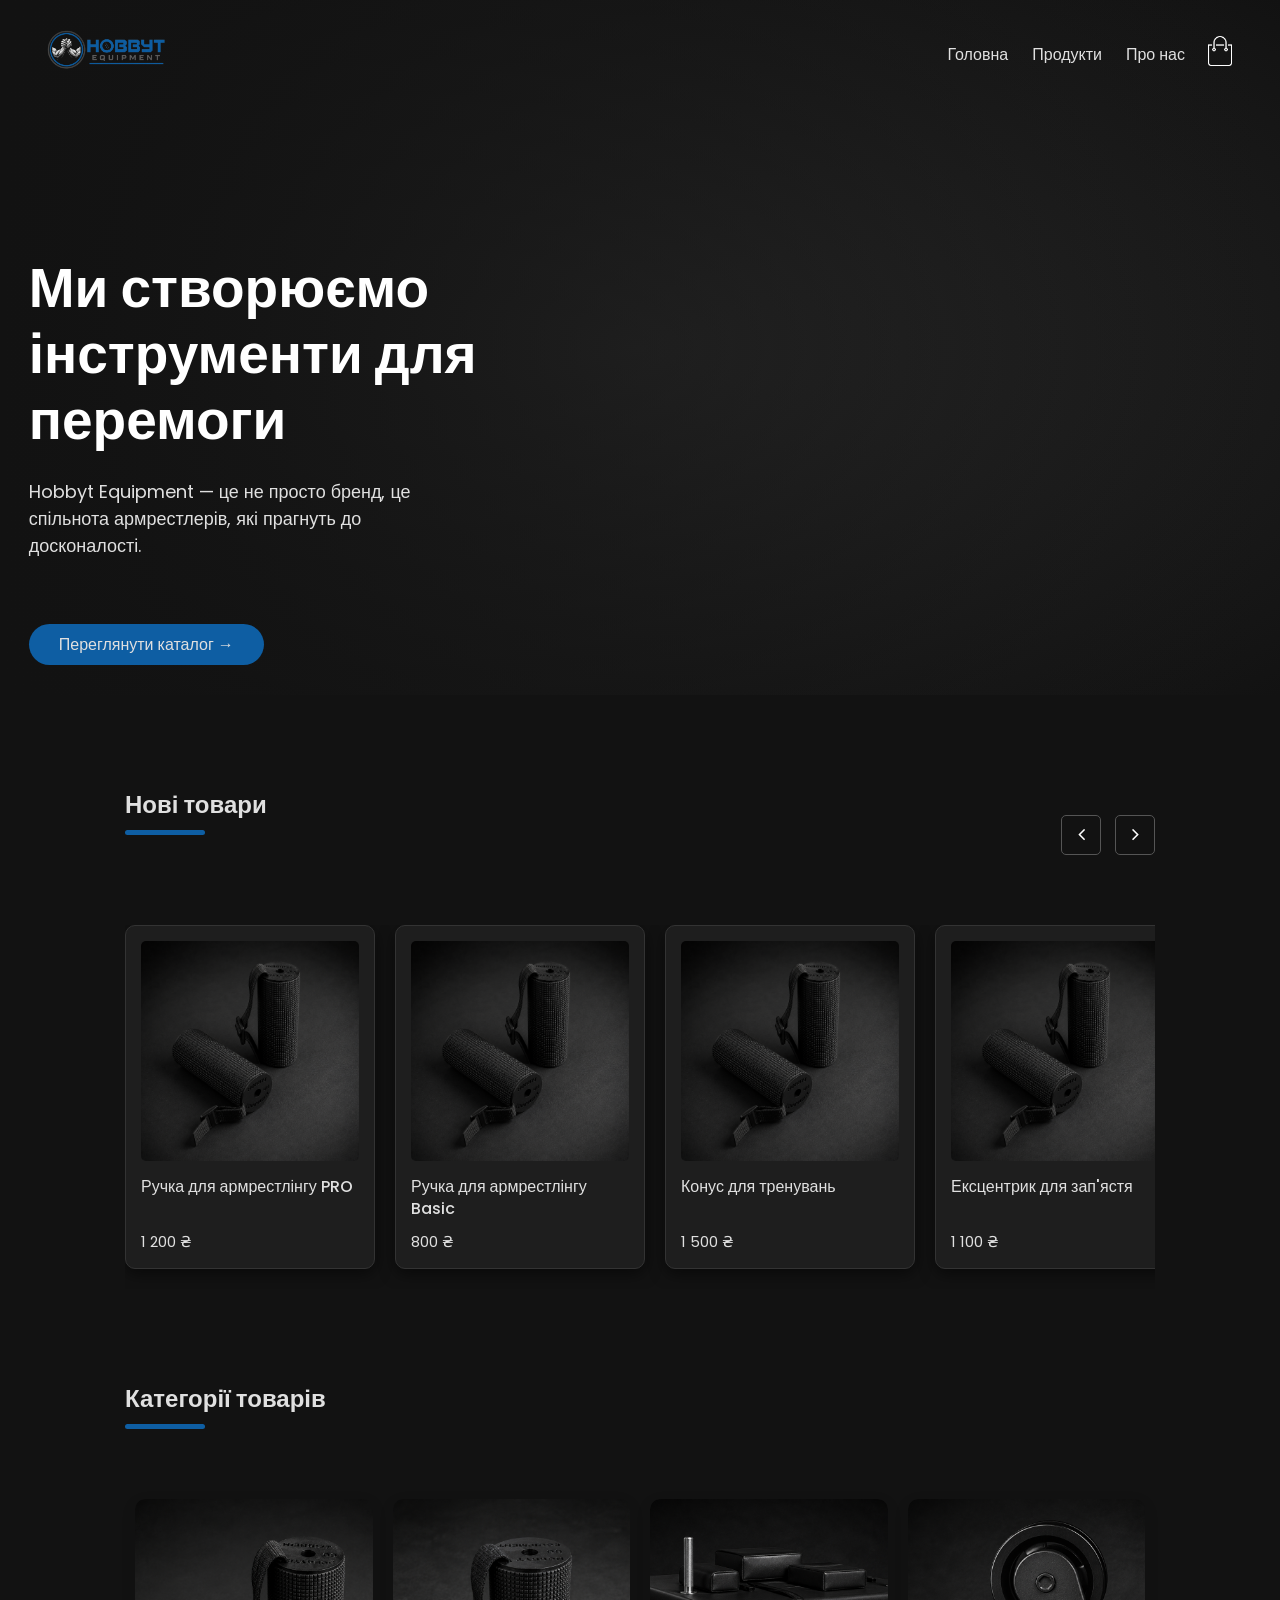
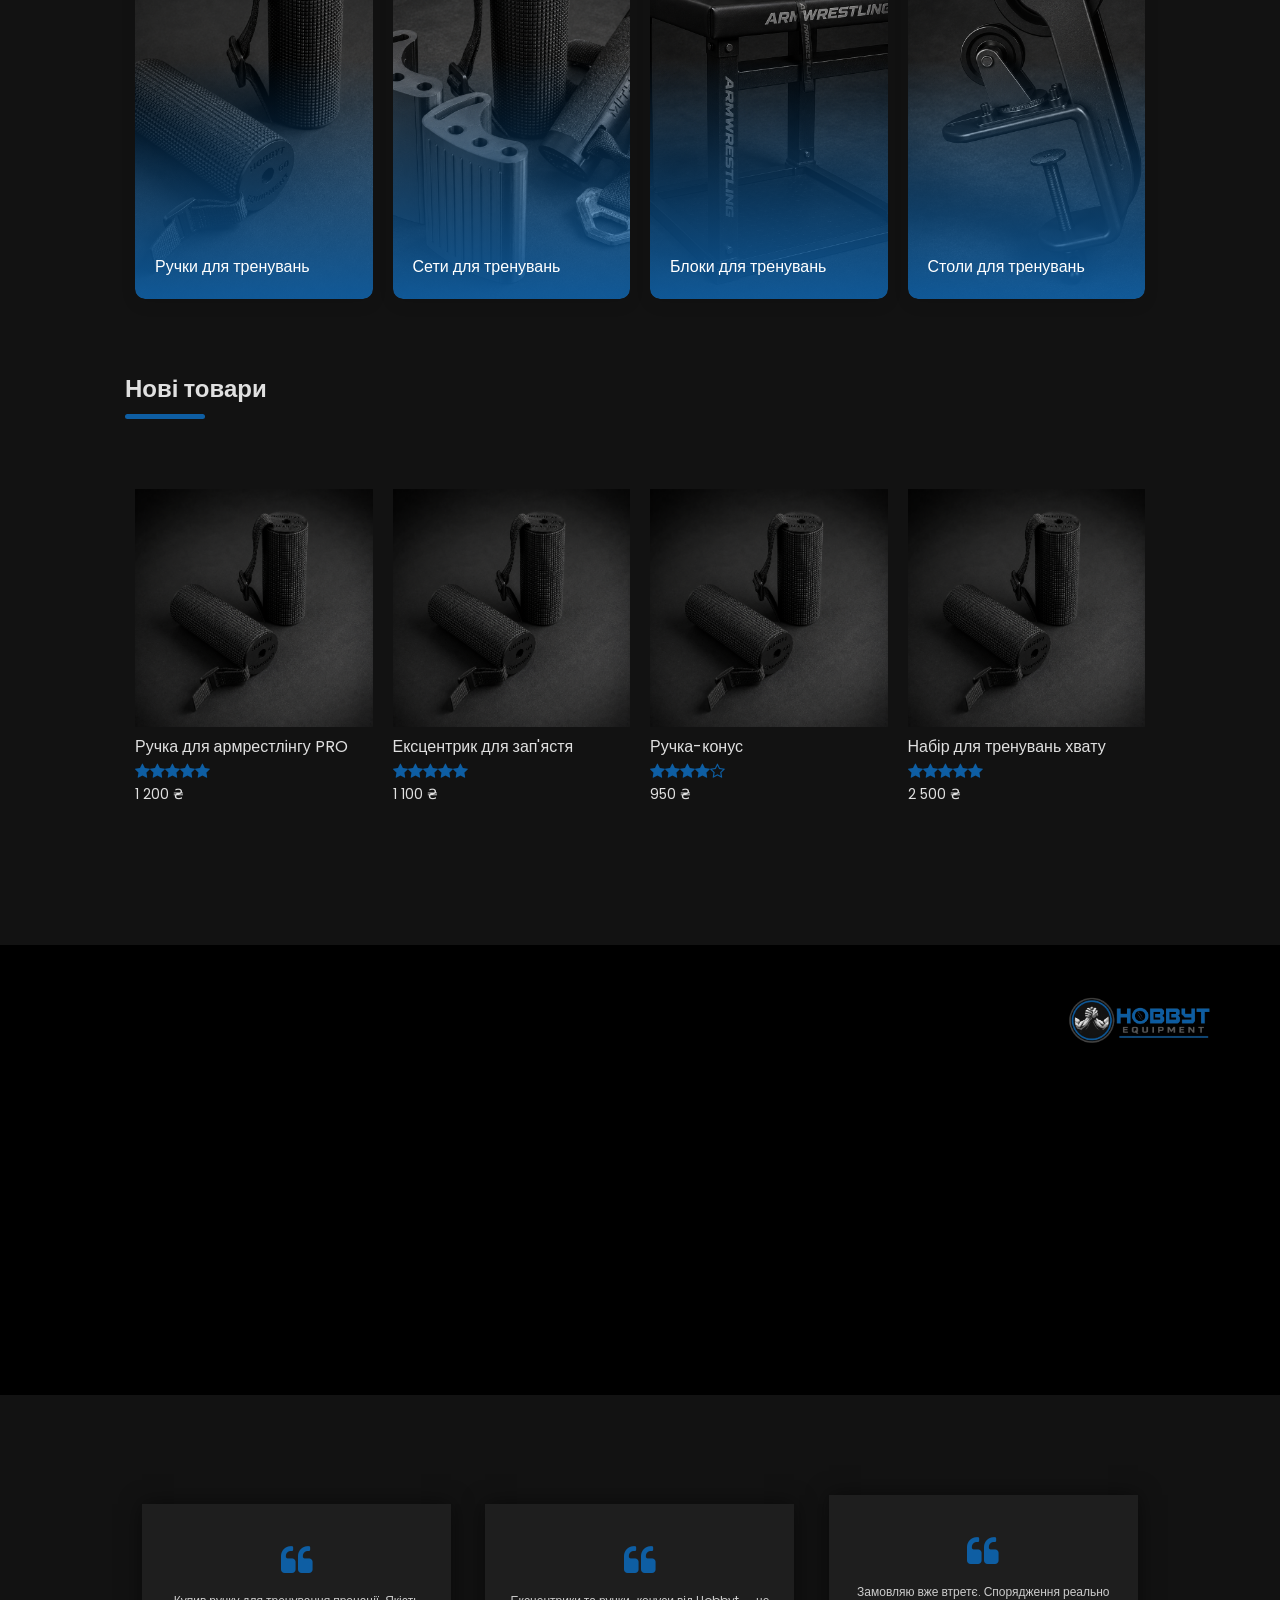
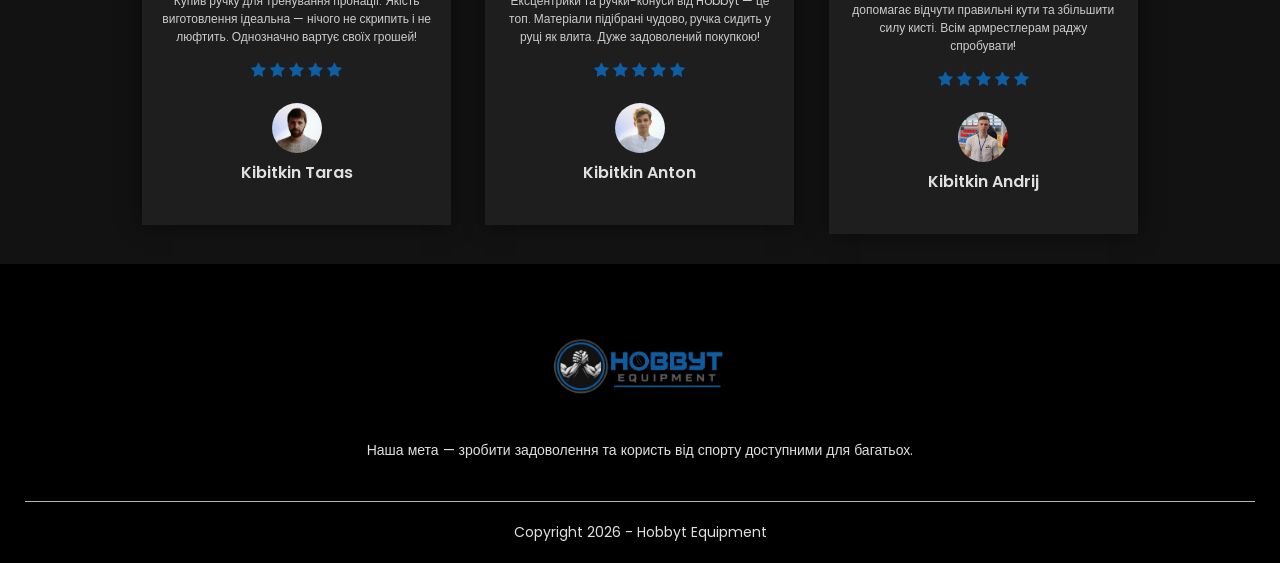
==== commit 3b3a6be1: "Launch Admin Panel with full CMS (Products, Banners, Pages editing)" ====
--- a/index.html
+++ b/index.html
@@ -9,6 +9,8 @@
     <link href="https://fonts.googleapis.com/css2?family=Poppins:wght@300;400;500;600;700&display=swap"
         rel="stylesheet">
     <link rel="stylesheet" href="https://stackpath.bootstrapcdn.com/font-awesome/4.7.0/css/font-awesome.min.css">
+    <script src="js/products-data.js"></script>
+    <script src="js/render.js"></script>
 </head>
 
 <body class="dark-theme">
@@ -37,8 +39,8 @@
             </div>
             <div class="row hero-content">
                 <div class="col-2 hero-text-col">
-                    <h1 class="hero-title">Обладнання,<br>що робить різницю</h1>
-                    <p class="hero-subtitle">Від новачка до професіонала - маємо все, що потрібно для результату.</p>
+                    <h1 class="hero-title" data-content="index.heroTitle">Обладнання,<br>що робить різницю</h1>
+                    <p class="hero-subtitle" data-content="index.heroText">Від новачка до професіонала - маємо все, що потрібно для результату.</p>
                     <a href="products.html" class="btn">Переглянути каталог &#8594;</a>
                 </div>
                 <div class="col-2">
@@ -51,7 +53,7 @@
     <!-- Популярні товари (Карусель) -->
     <div class="popular-products-section small-container">
         <div class="section-top">
-            <h2 class="section-title">Популярні товари</h2>
+            <h2 class="title" data-content="index.newProductsTitle">Нові товари</h2>
             <div class="carousel-nav">
                 <button id="prevBtn"><i class="fa fa-angle-left"></i></button>
                 <button id="nextBtn"><i class="fa fa-angle-right"></i></button>
@@ -132,134 +134,46 @@
             </div>
         </div>
         <h2 class="title">Нові товари</h2>
-        <div class="row">
-            <div class="col-4">
-                <img src="images/4.png">
-                <h4>Червона футболка з принтом</h4>
-                <div class="rating">
-                    <i class="fa fa-star"></i>
-                    <i class="fa fa-star"></i>
-                    <i class="fa fa-star"></i>
-                    <i class="fa fa-star"></i>
-                    <i class="fa fa-star-o"></i>
-                </div>
-                <p>$50.00</p>
-            </div>
-            <div class="col-4">
-                <img src="images/4.png">
-                <h4>Червона футболка з принтом</h4>
-                <div class="rating">
-                    <i class="fa fa-star"></i>
-                    <i class="fa fa-star"></i>
-                    <i class="fa fa-star"></i>
-                    <i class="fa fa-star"></i>
-                    <i class="fa fa-star-o"></i>
-                </div>
-                <p>$50.00</p>
-            </div>
-            <div class="col-4">
-                <img src="images/4.png">
-                <h4>Червона футболка з принтом</h4>
-                <div class="rating">
-                    <i class="fa fa-star"></i>
-                    <i class="fa fa-star"></i>
-                    <i class="fa fa-star"></i>
-                    <i class="fa fa-star"></i>
-                    <i class="fa fa-star-o"></i>
-                </div>
-                <p>$50.00</p>
-            </div>
-            <div class="col-4">
-                <img src="images/4.png">
-                <h4>Червона футболка з принтом</h4>
-                <div class="rating">
-                    <i class="fa fa-star"></i>
-                    <i class="fa fa-star"></i>
-                    <i class="fa fa-star"></i>
-                    <i class="fa fa-star"></i>
-                    <i class="fa fa-star-o"></i>
-                </div>
-                <p>$50.00</p>
-            </div>
-        </div>
-        <div class="row">
-            <div class="col-4">
-                <img src="images/4.png">
-                <h4>Червона футболка з принтом</h4>
-                <div class="rating">
-                    <i class="fa fa-star"></i>
-                    <i class="fa fa-star"></i>
-                    <i class="fa fa-star"></i>
-                    <i class="fa fa-star"></i>
-                    <i class="fa fa-star-o"></i>
-                </div>
-                <p>$50.00</p>
-            </div>
-            <div class="col-4">
-                <img src="images/4.png">
-                <h4>Червона футболка з принтом</h4>
-                <div class="rating">
-                    <i class="fa fa-star"></i>
-                    <i class="fa fa-star"></i>
-                    <i class="fa fa-star"></i>
-                    <i class="fa fa-star"></i>
-                    <i class="fa fa-star-o"></i>
-                </div>
-                <p>$50.00</p>
-            </div>
-            <div class="col-4">
-                <img src="images/4.png">
-                <h4>Червона футболка з принтом</h4>
-                <div class="rating">
-                    <i class="fa fa-star"></i>
-                    <i class="fa fa-star"></i>
-                    <i class="fa fa-star"></i>
-                    <i class="fa fa-star"></i>
-                    <i class="fa fa-star-o"></i>
-                </div>
-                <p>$50.00</p>
-            </div>
-            <div class="col-4">
-                <img src="images/4.png">
-                <h4>Червона футболка з принтом</h4>
-                <div class="rating">
-                    <i class="fa fa-star"></i>
-                    <i class="fa fa-star"></i>
-                    <i class="fa fa-star"></i>
-                    <i class="fa fa-star"></i>
-                    <i class="fa fa-star-o"></i>
-                </div>
-                <p>$50.00</p>
-            </div>
-        </div>
+        <div class="row" id="new-products">
+            <!-- Товари будуть завантажені автоматично -->
+        </div>
+    </div>
+
     </div>
 
     <!-- Offer Banner Slider -->
-    <div class="offer-slider-container">
-        <div class="offer-slide-bg" style="background-image: url('images/golovnyj baner.png');"></div>
-        <div class="offer-slide-bg" style="background-image: url('images/golovnyj baner 1.png');"></div>
-        <div class="offer-slide-bg" style="background-image: url('images/golovnyj baner 3.png');"></div>
-        
-        <div class="slider-overlay"></div>
-
-        <img src="images/logo-white.png" class="offer-logo" alt="Hobbyt Logo">
-
-        <div class="offer-slide-content content-1">
-            <h2>Потужний хват – твоя перевага</h2>
-            <p>Розвивай силу пальців, кистей та передпліч за допомогою професійних ручок.</p>
-            <a href="products.html" class="btn">Переглянути каталог</a>
-        </div>
-        <div class="offer-slide-content content-2">
-            <h2>Міцні та надійні матеріали</h2>
-            <p>3D-друк з високоякісного пластику витримує інтенсивні навантаження.</p>
-            <a href="products.html" class="btn">Дізнатись більше</a>
-        </div>
-        <div class="offer-slide-content content-3">
-            <h2>Компактні та зручні</h2>
-            <p>Легкі, портативні та ідеально підходять для тренувань будь-де: в залі чи вдома.</p>
-            <a href="products.html" class="btn">Оформити замовлення</a>
-        </div>
-    </div>
+    <div class="offer-slider-container" id="main-banner-slider">
+        <!-- Слайди будуть завантажені через JS -->
+    </div>
+
+    <script>
+        function renderBanners() {
+            const container = document.getElementById('main-banner-slider');
+            if (!container) return;
+
+            // Використовуємо bannerData з products-data.js
+            const slides = bannerData.slides;
+            
+            let html = slides.map((slide, index) => `
+                <div class="offer-slide-bg" style="background-image: url('${slide.image}');"></div>
+            `).join('');
+
+            html += `<div class="slider-overlay"></div>
+                     <img src="images/logo-white.png" class="offer-logo" alt="Hobbyt Logo">`;
+
+            html += slides.map((slide, index) => `
+                <div class="offer-slide-content content-${index + 1}">
+                    <h2>${slide.title}</h2>
+                    <p>${slide.text}</p>
+                    <a href="products.html" class="btn">Переглянути каталог</a>
+                </div>
+            `).join('');
+
+            container.innerHTML = html;
+        }
+
+        document.addEventListener('DOMContentLoaded', renderBanners);
+    </script>
 
     <!-- Testimonial -->
     <div class="testimonial">
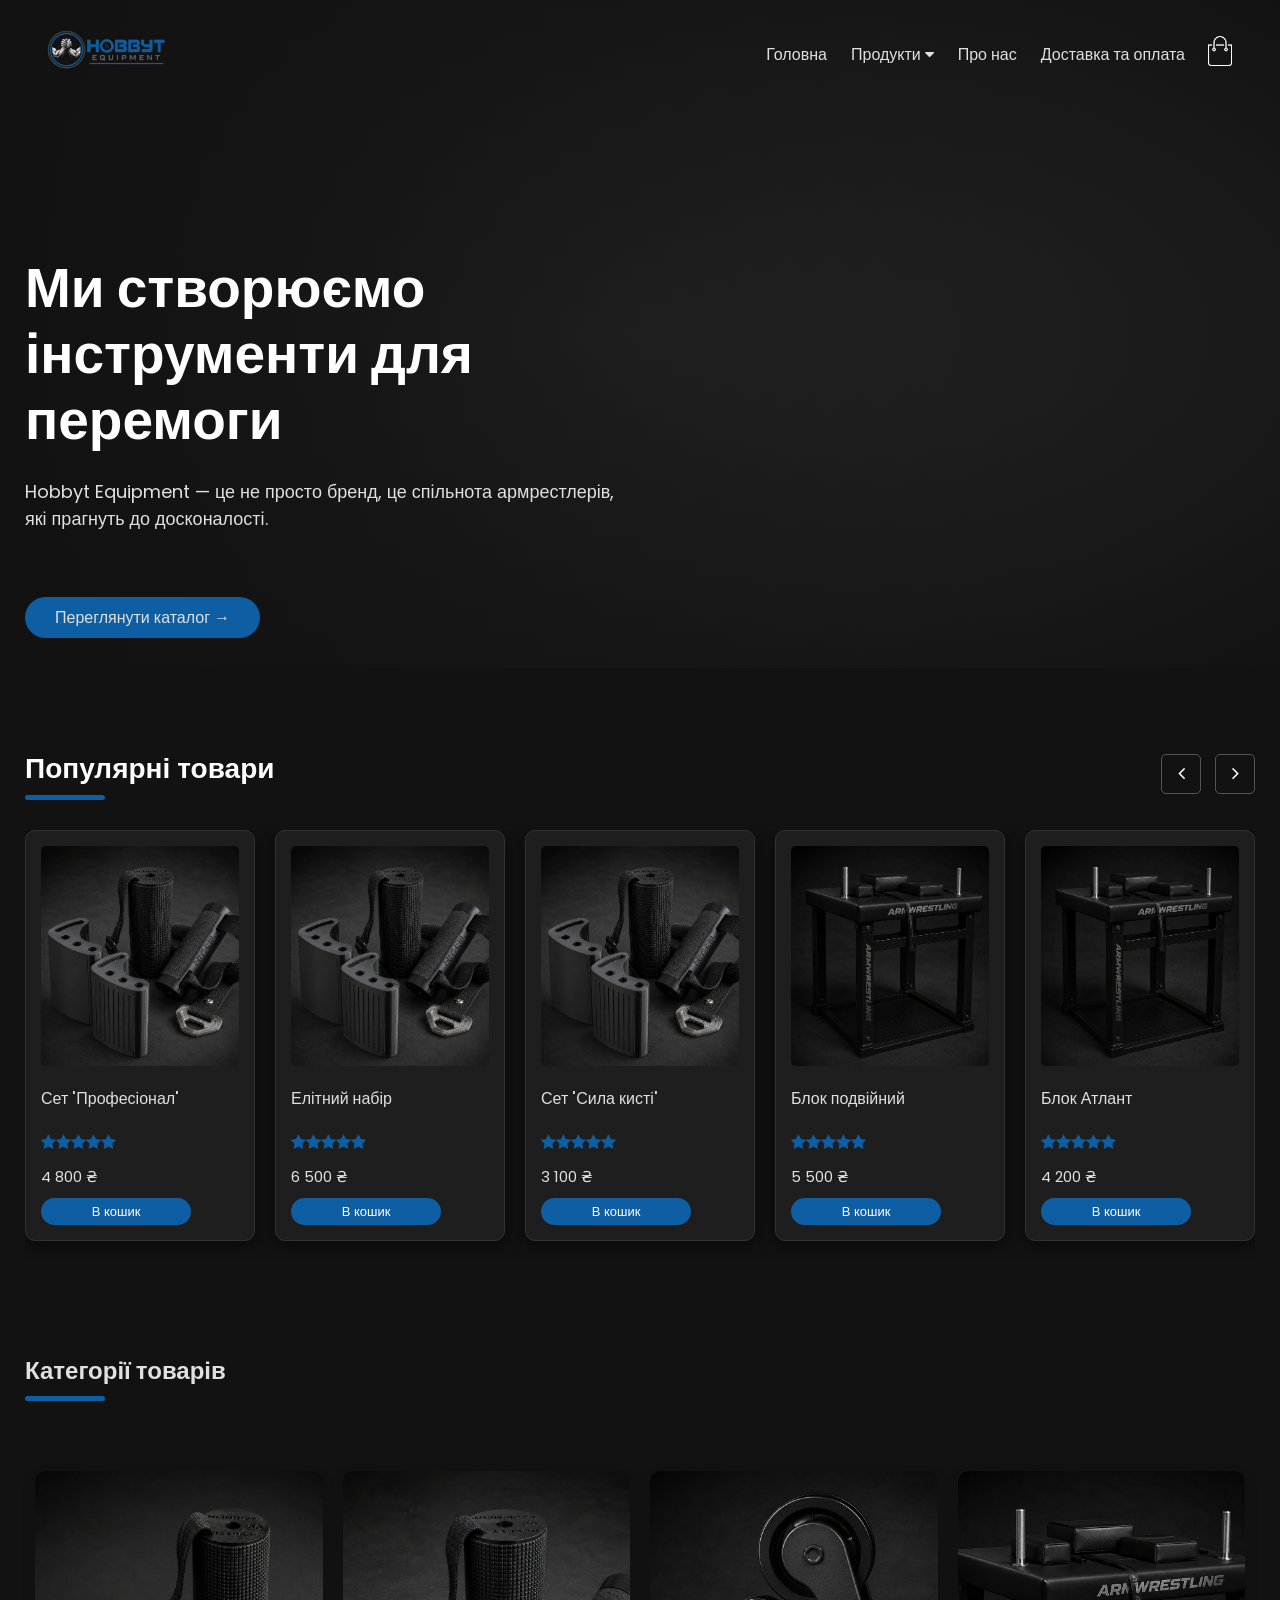
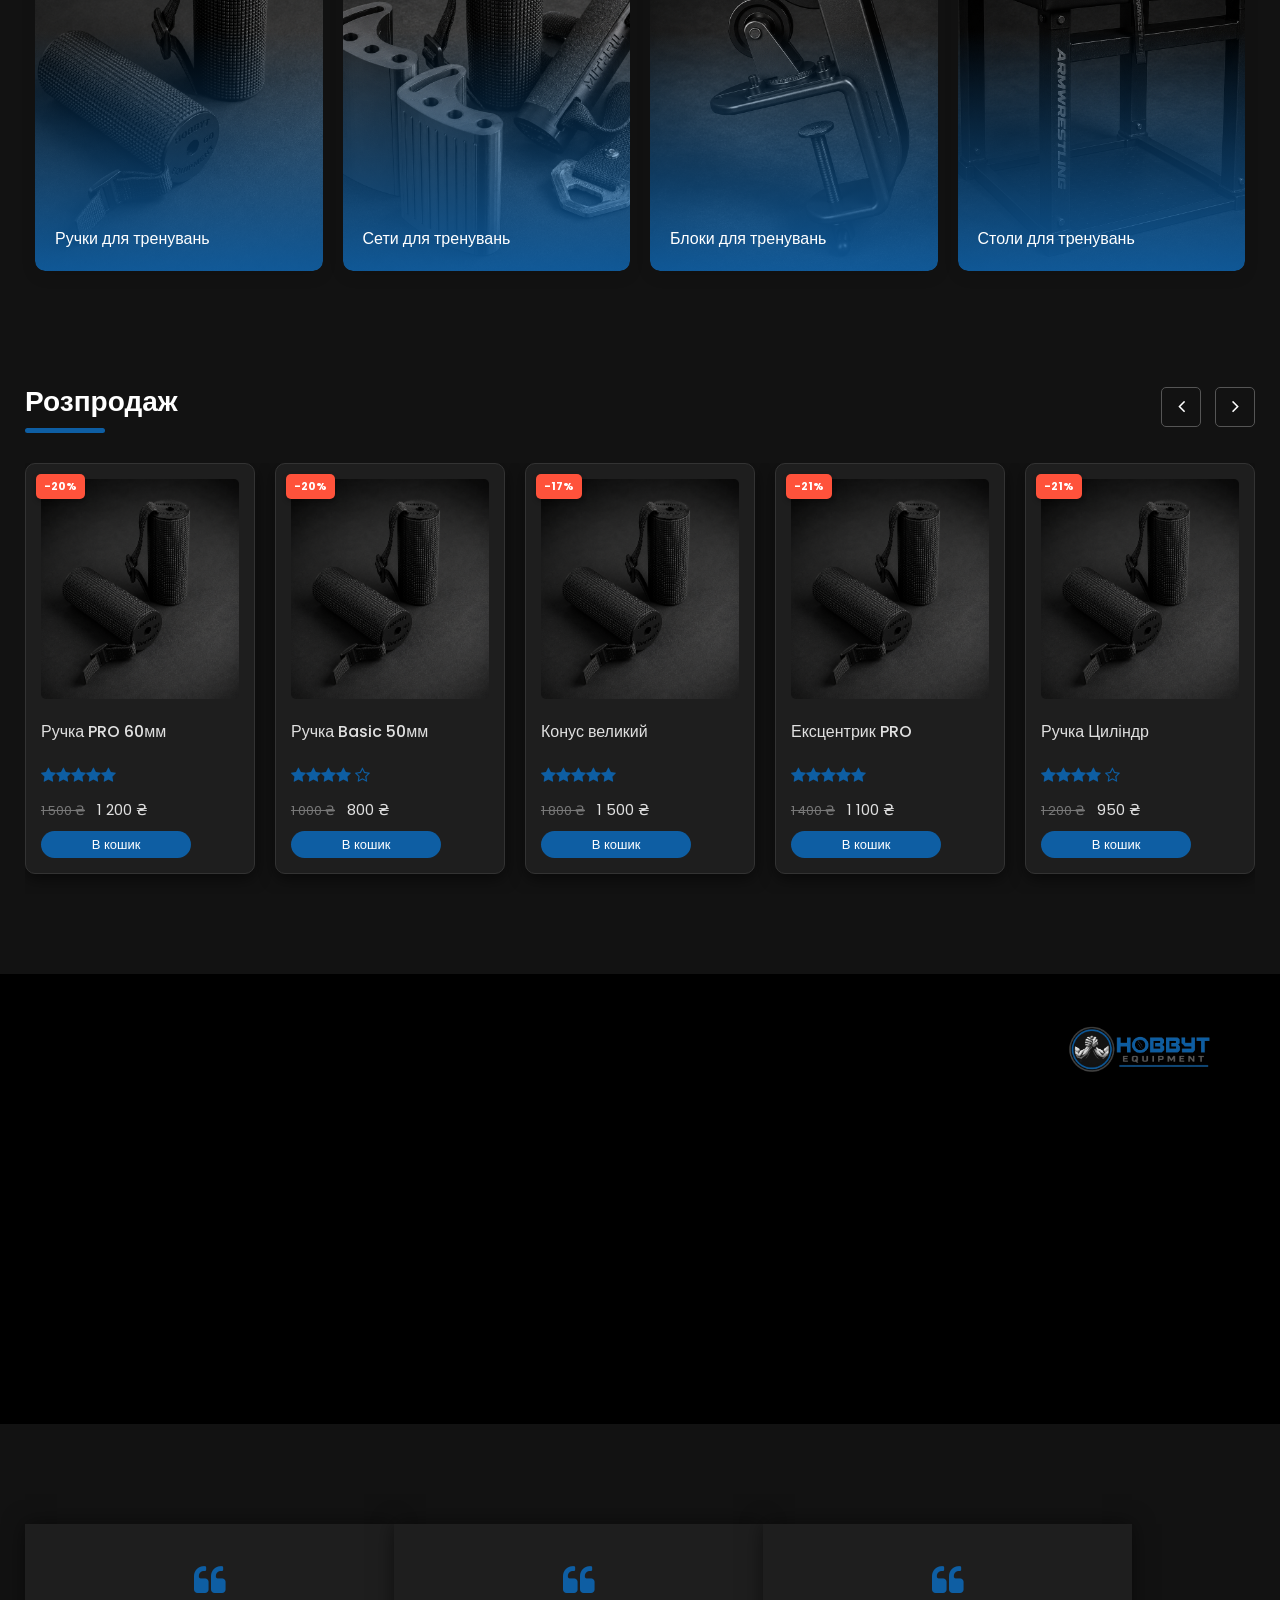
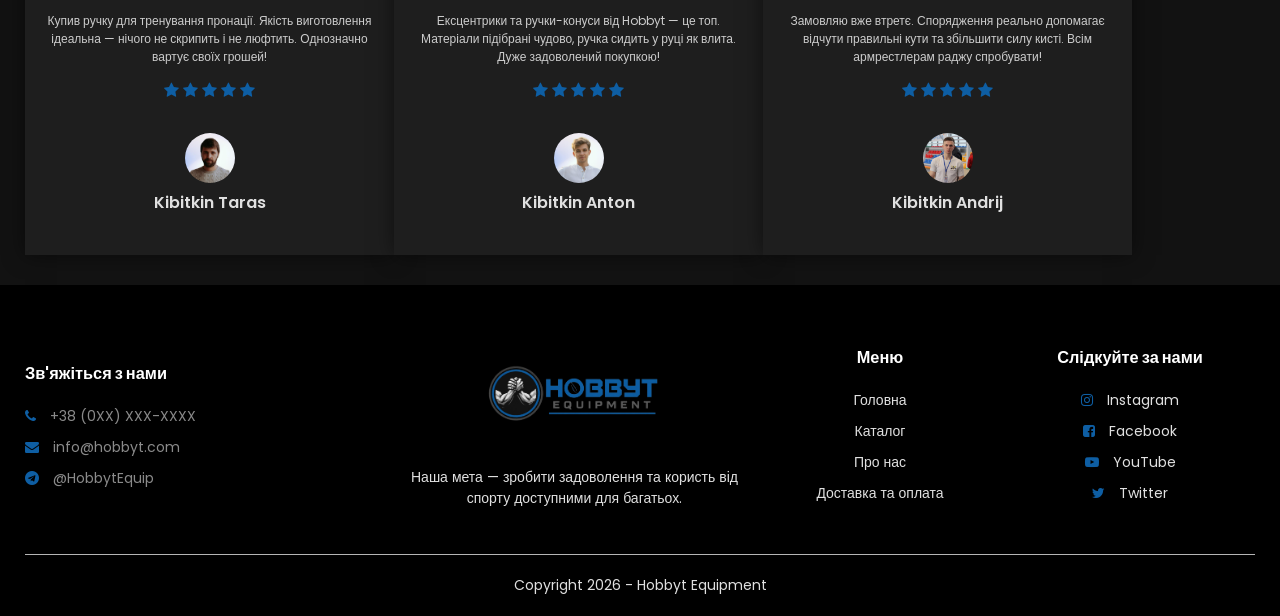
==== commit 904d98e4: "Finalized footer, sale section, and product filtering" ====
--- a/index.html
+++ b/index.html
@@ -30,11 +30,23 @@
                 <nav>
                     <ul id="MenuItems">
                         <li><a href="index.html">Головна</a></li>
-                        <li><a href="products.html">Продукти</a></li>
-                        <li><a href="about.html">Про нас</a></li>
+                    <li class="dropdown">
+                        <a href="products.html">Продукти <i class="fa fa-caret-down"></i></a>
+                        <div class="dropdown-content">
+                            <a href="products.html?category=handles">Ручки для тренувань</a>
+                            <a href="products.html?category=sets">Сети для тренувань</a>
+                            <a href="products.html?category=blocks">Блоки для тренувань</a>
+                            <a href="products.html?category=tables">Столи для тренувань</a>
+                        </div>
+                    </li>
+                    <li><a href="about.html">Про нас</a></li>
+                    <li><a href="delivery.html">Доставка та оплата</a></li>
                     </ul>
                 </nav>
-                <a href="cart.html"><img src="images/cart.png" width="30px" height="30px"></a>
+                <a href="cart.html" class="cart-icon-container">
+                    <img src="images/cart.png" width="30px" height="30px">
+                    <span class="cart-badge">0</span>
+                </a>
                 <img src="images/menu.png" class="menu-icon" onclick="menutoggle()">
             </div>
             <div class="row hero-content">
@@ -53,43 +65,14 @@
     <!-- Популярні товари (Карусель) -->
     <div class="popular-products-section small-container">
         <div class="section-top">
-            <h2 class="title" data-content="index.newProductsTitle">Нові товари</h2>
+            <h2 class="section-title">Популярні товари</h2>
             <div class="carousel-nav">
                 <button id="prevBtn"><i class="fa fa-angle-left"></i></button>
                 <button id="nextBtn"><i class="fa fa-angle-right"></i></button>
             </div>
         </div>
         <div class="carousel-container" id="popularCarousel">
-            <div class="product-card">
-                <img src="images/4.png" alt="Product">
-                <h4>Ручка для армрестлінгу PRO</h4>
-                <p>1 200 ₴</p>
-            </div>
-            <div class="product-card">
-                <img src="images/4.png" alt="Product">
-                <h4>Ручка для армрестлінгу Basic</h4>
-                <p>800 ₴</p>
-            </div>
-            <div class="product-card">
-                <img src="images/4.png" alt="Product">
-                <h4>Конус для тренувань</h4>
-                <p>1 500 ₴</p>
-            </div>
-            <div class="product-card">
-                <img src="images/4.png" alt="Product">
-                <h4>Ексцентрик для зап'ястя</h4>
-                <p>1 100 ₴</p>
-            </div>
-            <div class="product-card">
-                <img src="images/4.png" alt="Product">
-                <h4>Універсальна ручка</h4>
-                <p>950 ₴</p>
-            </div>
-            <div class="product-card">
-                <img src="images/4.png" alt="Product">
-                <h4>Ручка 'Циліндр'</h4>
-                <p>1 000 ₴</p>
-            </div>
+            <!-- Товари будуть завантажені через JS -->
         </div>
     </div>
 
@@ -101,41 +84,55 @@
         <h2 class="title">Категорії товарів</h2>
         <div class="row">
             <div class="col-4">
-                <div class="category-col">
-                    <img src="images/4.png">
-                    <div class="category-overlay">
-                        <h3>Ручки для тренувань</h3>
-                    </div>
-                </div>
-            </div>
-            <div class="col-4">
-                <div class="category-col">
-                    <img src="images/3.png">
-                    <div class="category-overlay">
-                        <h3>Сети для тренувань</h3>
-                    </div>
-                </div>
-            </div>
-            <div class="col-4">
-                <div class="category-col">
-                    <img src="images/2.png">
-                    <div class="category-overlay">
-                        <h3>Блоки для тренувань</h3>
-                    </div>
-                </div>
-            </div>
-            <div class="col-4">
-                <div class="category-col">
-                    <img src="images/1.png">
-                    <div class="category-overlay">
-                        <h3>Столи для тренувань</h3>
-                    </div>
-                </div>
-            </div>
-        </div>
-        <h2 class="title">Нові товари</h2>
-        <div class="row" id="new-products">
-            <!-- Товари будуть завантажені автоматично -->
+                <a href="products.html?category=handles">
+                    <div class="category-col">
+                        <img src="images/4.png">
+                        <div class="category-overlay">
+                            <h3>Ручки для тренувань</h3>
+                        </div>
+                    </div>
+                </a>
+            </div>
+            <div class="col-4">
+                <a href="products.html?category=sets">
+                    <div class="category-col">
+                        <img src="images/3.png">
+                        <div class="category-overlay">
+                            <h3>Сети для тренувань</h3>
+                        </div>
+                    </div>
+                </a>
+            </div>
+            <div class="col-4">
+                <a href="products.html?category=blocks">
+                    <div class="category-col">
+                        <img src="images/1.png">
+                        <div class="category-overlay">
+                            <h3>Блоки для тренувань</h3>
+                        </div>
+                    </div>
+                </a>
+            </div>
+            <div class="col-4">
+                <a href="products.html?category=tables">
+                    <div class="category-col">
+                        <img src="images/2.png">
+                        <div class="category-overlay">
+                            <h3>Столи для тренувань</h3>
+                        </div>
+                    </div>
+                </a>
+            </div>
+        </div>
+        <div class="section-top" style="margin-top: 50px;">
+            <h2 class="section-title">Розпродаж</h2>
+            <div class="carousel-nav">
+                <button id="newPrevBtn"><i class="fa fa-angle-left"></i></button>
+                <button id="newNextBtn"><i class="fa fa-angle-right"></i></button>
+            </div>
+        </div>
+        <div class="carousel-container" id="newProductsCarousel">
+            <!-- Товари будуть завантажені через JS (тільки 8) -->
         </div>
     </div>
 
@@ -226,10 +223,36 @@
     <div class="footer">
         <div class="container">
             <div class="row">
+                <div class="footer-col-1">
+                    <h3>Зв'яжіться з нами</h3>
+                    <ul>
+                        <li><i class="fa fa-phone"></i> +38 (0XX) XXX-XXXX</li>
+                        <li><i class="fa fa-envelope"></i> info@hobbyt.com</li>
+                        <li><i class="fa fa-telegram"></i> @HobbytEquip</li>
+                    </ul>
+                </div>
                 <div class="footer-col-2">
                     <img src="images/logo-white.png">
                     <p>Наша мета — зробити задоволення та користь від спорту доступними для багатьох.
                     </p>
+                </div>
+                <div class="footer-col-3">
+                    <h3>Меню</h3>
+                    <ul>
+                        <li><a href="index.html">Головна</a></li>
+                        <li><a href="products.html">Каталог</a></li>
+                        <li><a href="about.html">Про нас</a></li>
+                        <li><a href="delivery.html">Доставка та оплата</a></li>
+                    </ul>
+                </div>
+                <div class="footer-col-4">
+                    <h3>Слідкуйте за нами</h3>
+                    <ul>
+                        <li><a href="#"><i class="fa fa-instagram"></i> Instagram</a></li>
+                        <li><a href="#"><i class="fa fa-facebook-square"></i> Facebook</a></li>
+                        <li><a href="#"><i class="fa fa-youtube-play"></i> YouTube</a></li>
+                        <li><a href="#"><i class="fa fa-twitter"></i> Twitter</a></li>
+                    </ul>
                 </div>
 
             </div>
--- a/style.css
+++ b/style.css
@@ -27,6 +27,22 @@
     display: inline-block;
     margin-right: 20px;
 }
+.cart-icon-container {
+    position: relative;
+    display: inline-block;
+}
+.cart-badge {
+    position: absolute;
+    top: -5px;
+    right: -10px;
+    background: #0E5EA3; /* Використовуємо наш синій колір */
+    color: white;
+    border-radius: 50%;
+    padding: 2px 6px;
+    font-size: 10px;
+    font-weight: bold;
+    display: none; /* Сховано за замовчуванням */
+}
 a{
     text-decoration: none;
     color: #555;
@@ -34,6 +50,37 @@
 p{
     color: #555;
 }
+/* Dropdown Menu */
+.dropdown {
+    position: relative;
+    display: inline-block;
+}
+.dropdown-content {
+    display: none;
+    position: absolute;
+    background-color: #1a1a1a;
+    min-width: 220px;
+    box-shadow: 0px 8px 16px 0px rgba(0,0,0,0.5);
+    z-index: 100;
+    text-align: left;
+    border-radius: 5px;
+    padding-top: 10px; /* Створює невидимий місток між кнопкою та меню */
+}
+.dropdown-content a {
+    color: white;
+    padding: 12px 16px;
+    text-decoration: none;
+    display: block;
+    font-size: 14px;
+    transition: background 0.3s;
+}
+.dropdown-content a:hover {
+    background-color: #0E5EA3;
+}
+.dropdown:hover .dropdown-content {
+    display: block;
+}
+
 .container{
     max-width: 1300px;
     margin: auto;
@@ -44,7 +91,7 @@
     display: flex;
     align-items: center;
     flex-wrap: wrap;
-    justify-content: space-around;
+    justify-content: flex-start;
 }
 .col-2{
     flex-basis: 50%;
@@ -89,7 +136,7 @@
     width: 100%;
 }
 .small-container{
-    max-width: 1080px;
+    max-width: 1300px;
     margin: auto;
     padding-left: 25px;
     padding-right: 25px;
@@ -228,8 +275,23 @@
     flex-basis: 12%;
     text-align: center;
 }
-ul{
-    list-style-type: none;
+.footer a {
+    color: #8a8a8a;
+    transition: color 0.3s;
+}
+.footer a:hover {
+    color: #fff;
+}
+.footer ul {
+    list-style: none;
+    padding: 0;
+}
+.footer ul li {
+    margin-bottom: 10px;
+}
+.footer ul li i {
+    margin-right: 10px;
+    color: #0E5EA3;
 }
 .app-logo{
     margin-top: 20px;
@@ -631,7 +693,6 @@
     margin-bottom: 35px;
     color: #e0e0e0;
     text-align: left;
-    max-width: 450px;
 }
 
 @keyframes kenburnsFade {
@@ -714,7 +775,7 @@
     display: none; /* Safari and Chrome */
 }
 .product-card {
-    min-width: 250px;
+    flex: 0 0 calc(20% - 16px);
     background: #1e1e1e;
     border-radius: 10px;
     padding: 15px;
@@ -723,6 +784,27 @@
     border: 1px solid #333;
     display: flex;
     flex-direction: column;
+    position: relative;
+    overflow: hidden;
+}
+.discount-badge {
+    position: absolute;
+    top: 10px;
+    left: 10px;
+    background: #ff523b;
+    color: #fff;
+    padding: 4px 8px;
+    border-radius: 5px;
+    font-size: 11px;
+    font-weight: 700;
+    z-index: 2;
+    box-shadow: 0 2px 5px rgba(0,0,0,0.3);
+}
+.old-price {
+    text-decoration: line-through;
+    color: #777;
+    margin-right: 8px;
+    font-size: 0.85em;
 }
 .product-card:hover {
     transform: translateY(-5px);
@@ -882,4 +964,29 @@
 .value-box:hover {
     transform: translateY(-10px);
     border-color: #0E5EA3;
+}
+
+/* Product Card Styling */
+.rating {
+    margin: 10px 0;
+}
+.rating .fa {
+    color: #0E5EA3; /* Синій колір для зірок */
+}
+.add-to-cart-btn {
+    display: inline-block;
+    background: #0E5EA3;
+    color: white;
+    padding: 6px 15px;
+    margin-top: 10px;
+    border-radius: 30px;
+    font-size: 13px;
+    border: none;
+    cursor: pointer;
+    transition: background 0.3s;
+    width: 100%; /* Кнопка на всю ширину картки для однаковості */
+    max-width: 150px;
+}
+.add-to-cart-btn:hover {
+    background: #0b4d85;
 }
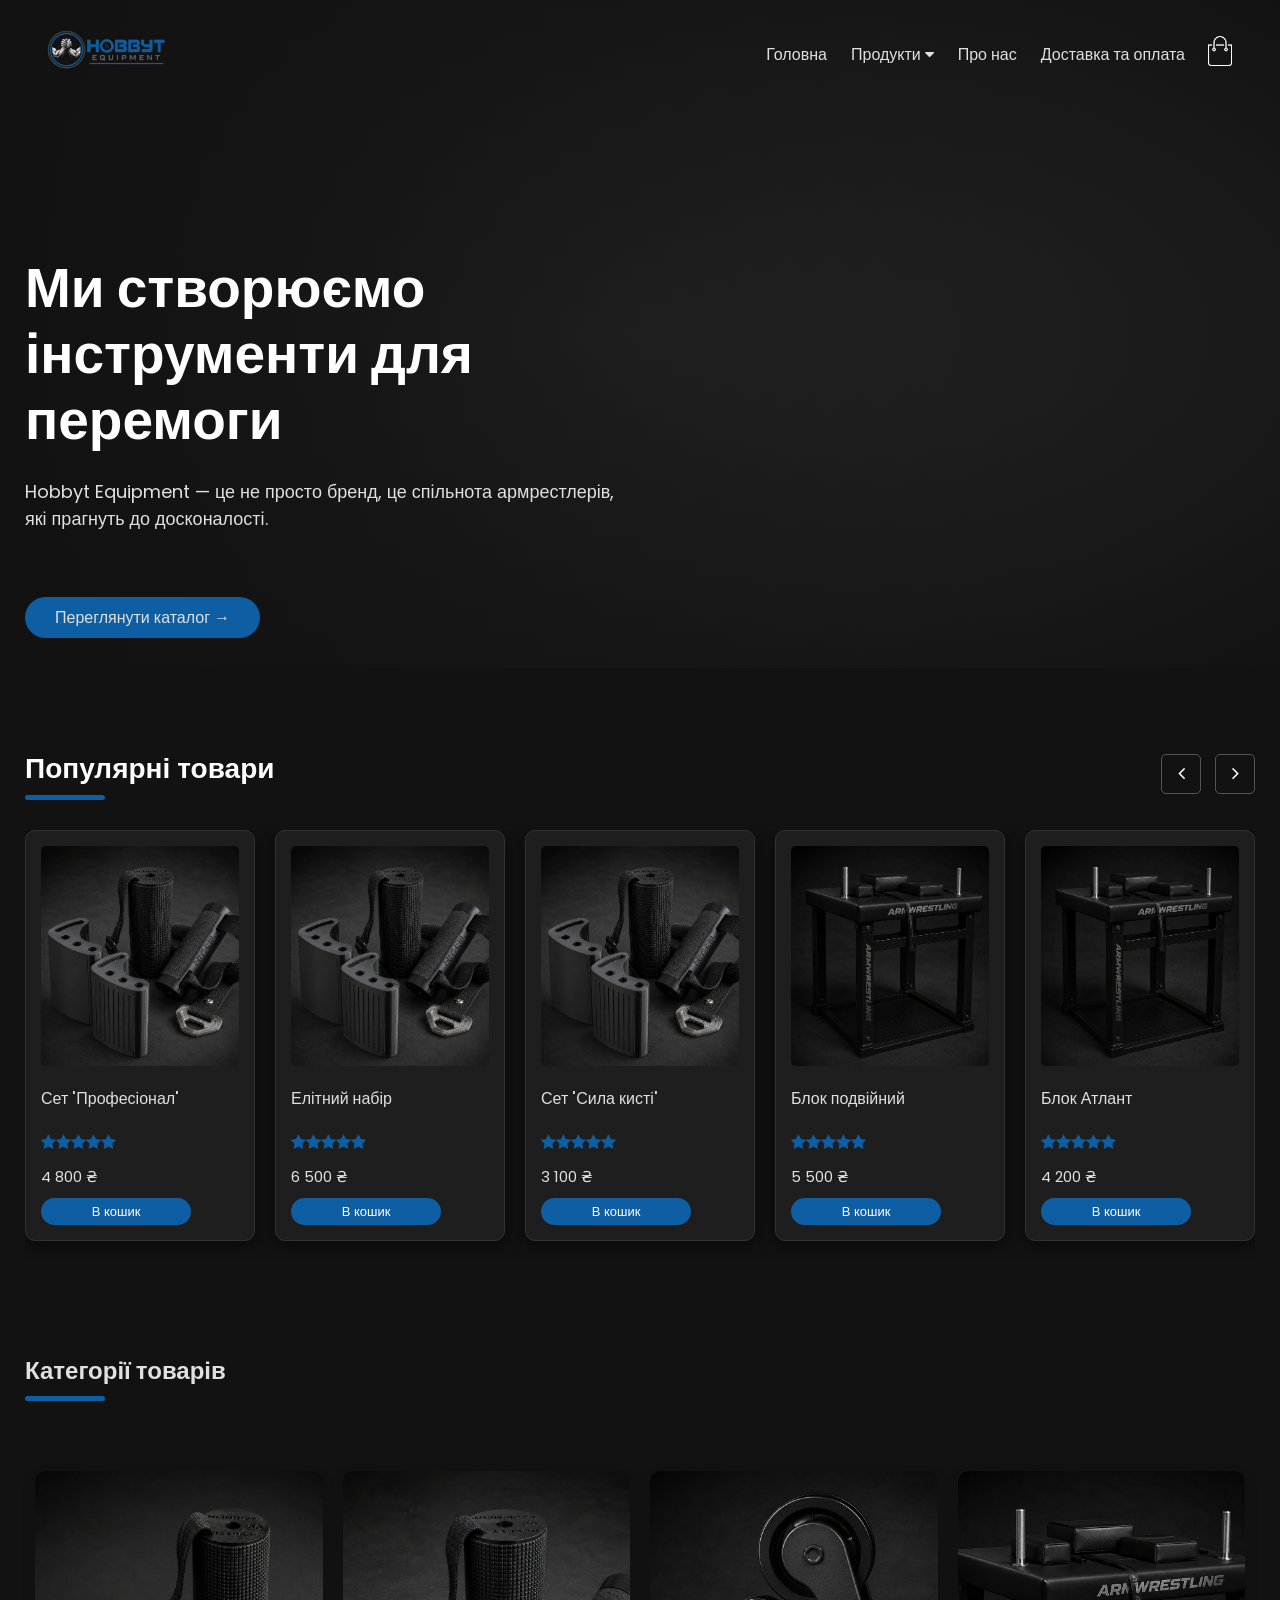
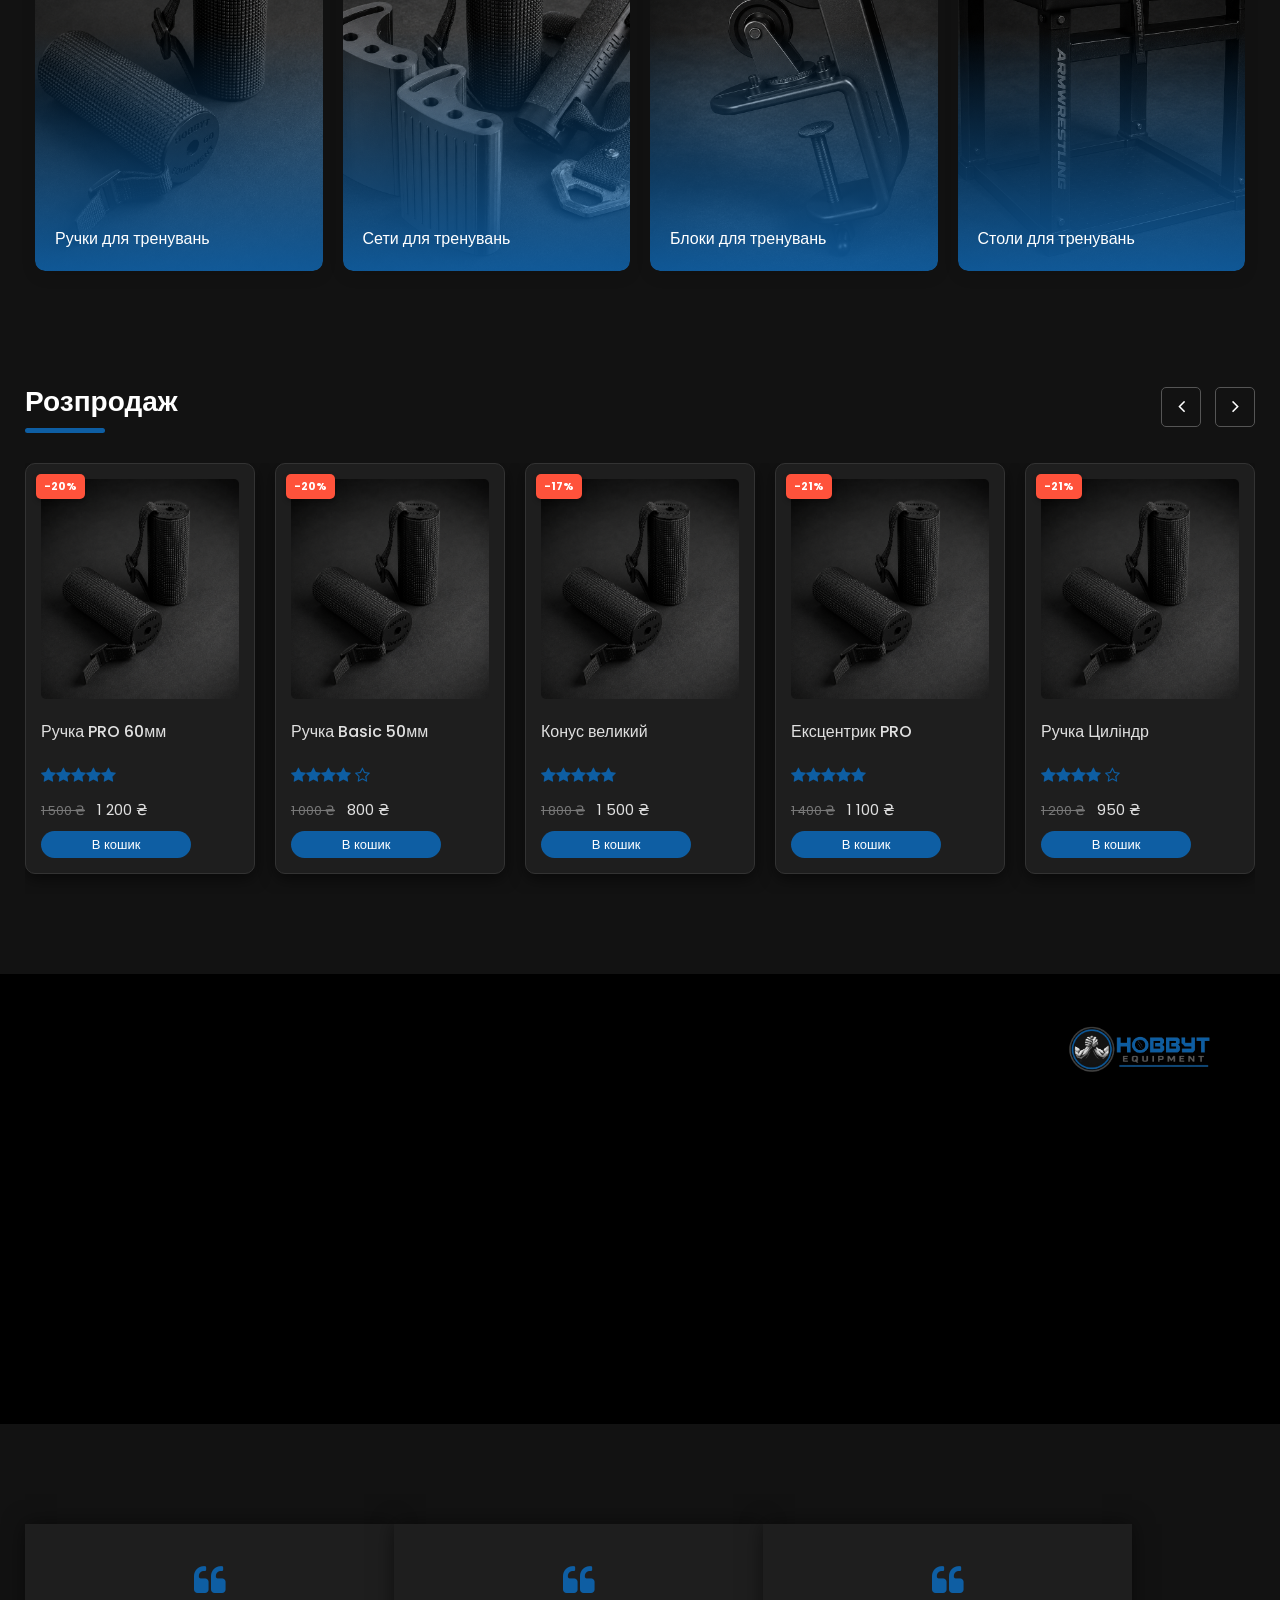
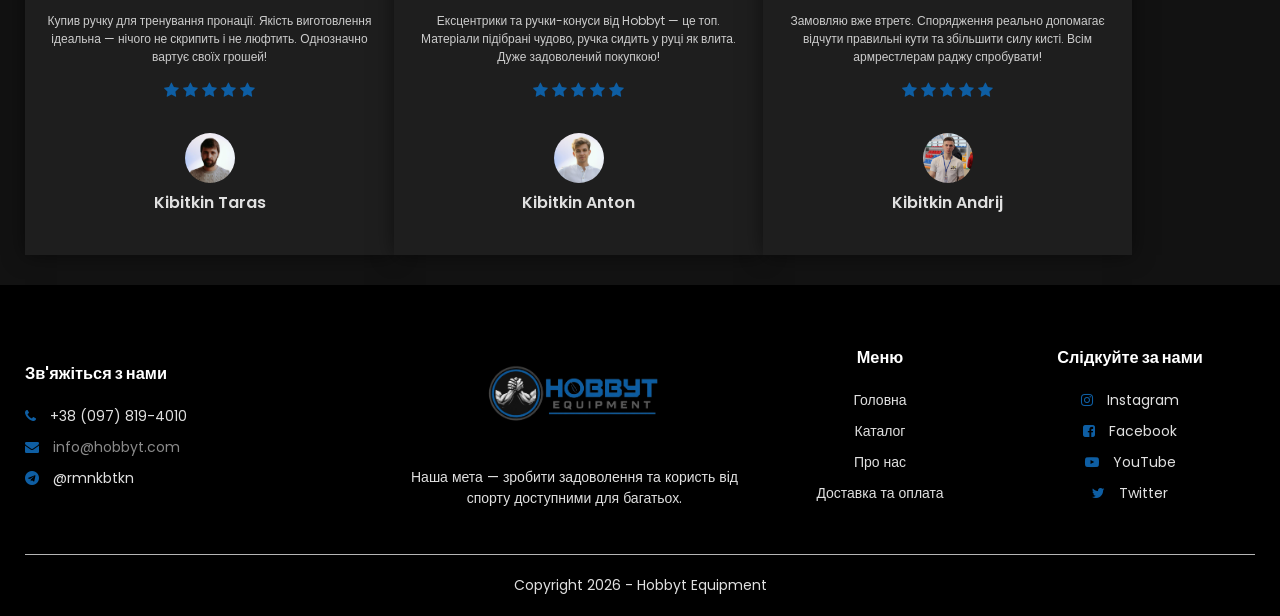
==== commit dcbdd17c: "Prepared for hosting: SEO, 404 page, robots.txt" ====
--- a/index.html
+++ b/index.html
@@ -4,7 +4,12 @@
 <head>
     <meta charset="UTF-8">
     <meta name="viewport" content="width=device-width, initial-scale=1.0">
-    <title>Hobbyt Equipment</title>
+    <title>Hobbyt Equipment | Професійне обладнання для армрестлінгу</title>
+    <meta name="description" content="Hobbyt Equipment - Професійне обладнання для армрестлінгу. Ручки, сети та блоки для справжніх чемпіонів. Найкраща якість в Україні.">
+    <meta name="keywords" content="армрестлінг, обладнання, ручки для армрестлінгу, блоки, Hobbyt Equipment, тренування хвату">
+    <meta property="og:title" content="Hobbyt Equipment | Магазин обладнання для армрестлінгу">
+    <meta property="og:description" content="Найкраще обладнання для тренувань з армрестлінгу в Україні. Доставка по всій країні.">
+    <meta property="og:image" content="images/logo-white.png">
     <link rel="stylesheet" href="style.css">
     <link href="https://fonts.googleapis.com/css2?family=Poppins:wght@300;400;500;600;700&display=swap"
         rel="stylesheet">
@@ -226,9 +231,9 @@
                 <div class="footer-col-1">
                     <h3>Зв'яжіться з нами</h3>
                     <ul>
-                        <li><i class="fa fa-phone"></i> +38 (0XX) XXX-XXXX</li>
+                        <li><a href="tel:+380978194010"><i class="fa fa-phone"></i> +38 (097) 819-4010</a></li>
                         <li><i class="fa fa-envelope"></i> info@hobbyt.com</li>
-                        <li><i class="fa fa-telegram"></i> @HobbytEquip</li>
+                        <li><a href="https://t.me/rmnkbtkn" target="_blank"><i class="fa fa-telegram"></i> @rmnkbtkn</a></li>
                     </ul>
                 </div>
                 <div class="footer-col-2">
--- a/style.css
+++ b/style.css
@@ -147,6 +147,7 @@
     min-width: 200px;
     margin-bottom: 50px;
     transition: transform 0.5s;
+    position: relative;
 }
 .col-4 img{
     width: 100%;
@@ -989,4 +990,49 @@
 }
 .add-to-cart-btn:hover {
     background: #0b4d85;
+}
+
+/* Checkout Form */
+.checkout-form-container {
+    background: #1a1a1a;
+    padding: 30px;
+    border-radius: 15px;
+    border: 1px solid #333;
+    max-width: 600px;
+    margin: 40px auto;
+}
+.checkout-form .form-group {
+    margin-bottom: 20px;
+}
+.checkout-form label {
+    display: block;
+    margin-bottom: 8px;
+    color: #fff;
+    font-size: 14px;
+}
+.checkout-form input, 
+.checkout-form textarea, 
+.checkout-form select {
+    width: 100%;
+    padding: 12px;
+    background: #2a2a2a;
+    border: 1px solid #444;
+    border-radius: 8px;
+    color: #fff;
+    font-family: inherit;
+    outline: none;
+    transition: border-color 0.3s;
+}
+.checkout-form input:focus, 
+.checkout-form textarea:focus, 
+.checkout-form select:focus {
+    border-color: #0E5EA3;
+}
+.checkout-form textarea {
+    height: 100px;
+    resize: none;
+}
+.checkout-form .btn {
+    width: 100%;
+    margin-top: 10px;
 }
